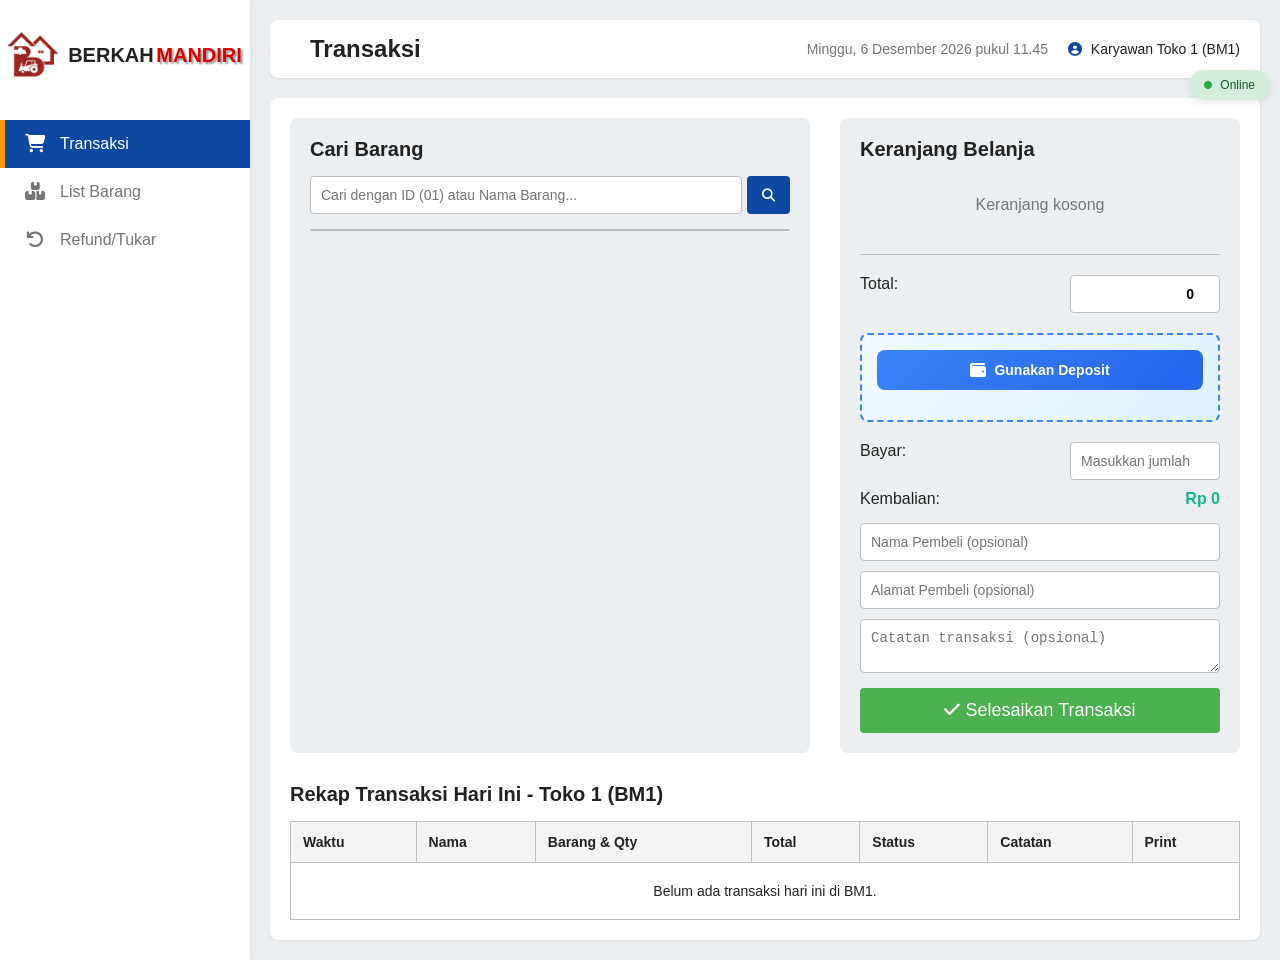
==== index.html @ 6dd1d840 "Add files via upload" ====
<!DOCTYPE html>
<html lang="id">
  <head>
    <meta charset="UTF-8" />
    <meta name="viewport" content="width=device-width, initial-scale=1.0" />
    <title>Sistem Pencatatan Toko UD.BM - Karyawan Toko 1</title>
    <link rel="icon" type="image/x-icon" href="favicon.ico">
    <link rel="stylesheet" href="style.css" />
    <link rel="stylesheet" href="https://cdnjs.cloudflare.com/ajax/libs/font-awesome/6.4.0/css/all.min.css" />
  </head>
  <body>
    <div class="container">
      <aside class="sidebar">
        <div class="logo">
          <img src="icon (1).jpeg" alt="Logo Berkah Mandiri" class="logo-image">
          <h2><span class="logo-berkah">BERKAH</span> <span class="logo-mandiri">MANDIRI</span></h2>
        </div>
        <nav class="nav-menu">
          <a href="#" class="nav-item active" data-page="transaksi">
            <i class="fas fa-shopping-cart"></i>
            <span>Transaksi</span>
          </a>
          <a href="#" class="nav-item" data-page="listbarang">
            <i class="fas fa-boxes"></i>
            <span>List Barang</span>
          </a>
          <a href="#" class="nav-item" data-page="refund">
            <i class="fas fa-undo"></i>
            <span>Refund/Tukar</span>
          </a>
        </nav>
      </aside>

      <main class="main-content">
        <header class="header">
          <div class="header-left">
            <button class="btn-menu" id="btnMenu">
              <i class="fas fa-bars"></i>
            </button>
            <h1 id="pageTitle">Transaksi</h1>
          </div>
          <div class="header-right">
            <span class="date-time" id="dateTime"></span>
            <div class="user-info">
              <i class="fas fa-user-circle"></i>
              <span>Karyawan Toko 1 (BM1)</span>
            </div>
          </div>
          <div id="connectionStatus" class="connection-status">
            <i class="fas fa-circle"></i>
            <span id="statusText">Checking...</span>
          </div>
        </header>

        <section id="transaksi" class="page active">
          <div class="transaksi-container">
            <div class="search-section">
              <h3>Cari Barang</h3>
              
              <div class="search-box">
                <input type="text" id="searchBarang" placeholder="Cari dengan ID (01) atau Nama Barang..." />
                <button class="btn-search" id="btnSearch">
                  <i class="fas fa-search"></i>
                </button>
              </div>
              <div id="searchResults" class="search-results"></div>
            </div>

            <div class="cart-section">
              <div class="cart-header">
                <h3>Keranjang Belanja</h3>
              </div>
              <div id="cartItems" class="cart-items"></div>
              
              <div class="cart-summary">
                <div class="summary-row">
                  <span>Total:</span>
                  <span id="cartTotal" class="total-price">Rp 0</span>
                </div>
                
                <!-- TAMBAHAN: Deposit Section -->
                <div class="deposit-section">
                  <div class="deposit-header">
                    <button class="btn-deposit" id="btnUseDeposit">
                      <i class="fas fa-wallet"></i> Gunakan Deposit
                    </button>
                    <button class="btn-deposit-cancel" id="btnCancelDeposit" style="display: none;">
                      <i class="fas fa-times"></i> Batal Deposit
                    </button>
                  </div>
                  
                  <!-- Deposit Search Section -->
                  <div id="depositSearchSection" class="deposit-search-section" style="display: none;">
                    <h4>Cari Pelanggan dengan Deposit</h4>
                    <div class="search-box">
                      <input type="text" id="searchDepositCustomer" placeholder="Cari nama pelanggan..." />
                      <button class="btn-search" id="btnSearchDeposit">
                        <i class="fas fa-search"></i>
                      </button>
                    </div>
                    <div id="depositSearchResults" class="deposit-search-results"></div>
                  </div>
                  
                  <!-- Deposit Info Display -->
                  <div id="depositInfo" style="display: none;"></div>
                </div>
                
                <div class="summary-row">
                  <span>Bayar:</span>
                  <input type="number" id="paymentAmount" placeholder="Masukkan jumlah bayar" />
                </div>
                <div class="summary-row">
                  <span>Kembalian:</span>
                  <span id="changeAmount" class="change-price">Rp 0</span>
                </div>
                
                <div class="customer-info">
                  <input type="text" id="customerName" placeholder="Nama Pembeli (opsional)" />
                  <input type="text" id="customerAddress" placeholder="Alamat Pembeli (opsional)" />
                  <textarea id="transactionNote" placeholder="Catatan transaksi (opsional)"></textarea>
                </div>
                
                <button class="btn-checkout" id="btnCheckout">
                  <i class="fas fa-check"></i>
                  Selesaikan Transaksi
                </button>
              </div>
            </div>
          </div>

          <div class="today-recap">
            <h3>Rekap Transaksi Hari Ini - Toko 1 (BM1)</h3>
            <div class="table-container">
              <table class="data-table">
                <thead>
                  <tr>
                    <th>Waktu</th>
                    <th>Nama</th>
                    <th>Barang & Qty</th>
                    <th>Total</th>
                    <th>Status</th>
                    <th>Catatan</th>
                    <th>Print</th>
                  </tr>
                </thead>
                <tbody id="todayTransactionsTableBody"></tbody>
              </table>
            </div>
          </div>
        </section>

        <section id="listbarang" class="page">
          <div class="stok-header">
            <h3>List Barang - Stok Toko 1 (BM1)</h3>
            <div class="search-box search-box-listbarang">
              <input type="text" id="searchBarangList" placeholder="Cari ID/Nama Barang..." />
              <button class="btn-search" id="btnSearchList">
                <i class="fas fa-search"></i>
              </button>
            </div>
          </div>
          <div class="table-container">
            <table class="data-table">
              <thead>
                <tr>
                  <th>ID</th>
                  <th>Tanggal</th>
                  <th>Nama Barang</th>
                  <th>Harga Jual (Kelompok)</th>
                  <th>Harga Jual (Turunan)</th>
                  <th>Stok Kelompok (BM1)</th>
                  <th>Stok Turunan (BM1)</th>
                  <th>Total Stok BM1</th>
                  <th>Total Stok Gabungan</th>
                </tr>
              </thead>
              <tbody id="listBarangTableBody"></tbody>
            </table>
          </div>
        </section>

        <section id="refund" class="page">
          <div class="stok-header">
            <h3>Pengembalian & Penukaran Barang - Toko 1 (BM1)</h3>
          </div>

          <div class="transaksi-container refund-container">
            <div class="search-section">
                <h4>1. Cari Transaksi</h4>
                <div class="refund-search-controls">
                    <input type="text" id="searchRefundName" placeholder="Cari Nama Pembeli..." class="refund-search-name">
                    <input type="date" id="searchRefundDate" class="refund-search-date">
                    <button class="btn-search" id="btnSearchRefund">
                        <i class="fas fa-search"></i> Cari Transaksi
                    </button>
                </div>
                <div class="table-container refund-transaction-list" id="refundTransactionListContainer">
                    <table class="data-table" id="refundTransactionListTable">
                        <thead>
                            <tr>
                                <th class="col-datetime">Tanggal & Waktu</th>
                                <th class="col-name">Nama Pembeli</th>
                                <th>Total</th>
                                <th>Barang Dibeli</th>
                                <th class="col-action">Aksi</th>
                            </tr>
                        </thead>
                        <tbody id="refundTransactionTableBody">
                            <tr><td colspan="5" class="text-center">Cari transaksi terlebih dahulu.</td></tr>
                        </tbody>
                    </table>
                </div>
            </div>

            <div class="cart-section refund-process-section" id="refundProcessSection" style="display: none;">
                <h4>2. Proses Refund/Tukar</h4>
                <div class="customer-info refund-info-box">
                    <p><strong>Transaksi Awal:</strong> <span id="refundOriginalTransInfo"></span></p>
                    <p><strong>Jenis:</strong> 
                        <select id="refundTypeSelector">
                            <option value="refund">Pengembalian Barang (Refund)</option>
                            <option value="exchange">Penukaran Barang (Exchange)</option>
                        </select>
                    </p>
                </div>
                
                <h5>Barang yang Di-Refund/Tukar</h5>
                <div id="refundItems" class="cart-items refund-items-box"></div>

                <div id="exchangeAddSection" style="display: none;">
                    <h5>Tambah Barang (Untuk Penukaran)</h5>
                    <div class="search-box">
                      <input type="text" id="searchBarangRefund" placeholder="Cari Barang Tambahan..." />
                      <button class="btn-search" id="btnSearchRefundAdd">
                        <i class="fas fa-search"></i>
                      </button>
                    </div>
                    <div id="searchResultsRefund" class="search-results search-results-refund"></div>
                </div>

                <div class="cart-summary">
                    <div class="summary-row">
                        <span>Total Nilai Barang Dikembalikan:</span>
                        <span id="refundRefundTotal" class="total-price refund-total-danger">Rp 0</span>
                    </div>
                    <div class="summary-row exchange-total-row" id="exchangeTotalRow" style="display: none;">
                        <span>Total Nilai Barang Baru:</span>
                        <span id="refundExchangeTotal" class="total-price refund-total-primary">Rp 0</span>
                    </div>
                    <div class="summary-row" id="refundDiffRow">
                        <span>Uang Kembali (Nilai Dikembalikan):</span>
                        <span id="refundDifference" class="change-price">Rp 0</span>
                    </div>
                    <div class="customer-info">
                        <textarea id="refundNote" placeholder="Catatan Refund/Tukar"></textarea>
                    </div>
                    <button class="btn-checkout btn-finish-refund" id="btnFinishRefund">
                        <i class="fas fa-save"></i> Selesaikan Proses
                    </button>
                </div>
            </div>
          </div>
        </section>

      </main>
    </div>

    <!-- IMPORTANT: Set STORE_ID sebelum memuat karyawan.js -->
    <script>
      const STORE_ID = 'BM1'; // Identifikasi toko
      const NOMOR_TOKO = '1';
    </script>
    <script src="global_api.js"></script>
    <script src="karyawan.js"></script>
  </body>
</html>
---- style.css ----
:root { --primary-color: #0d47a1; --secondary-color: #ff9800; --secondary-hover: #f57c00; --success-color: #4caf50; --danger-color: #f44336; --bg-light: #eceff1; --text-dark: #212121; --text-gray: #757575; --text-color: #212121; --border-color: #bdbdbd; }
* { box-sizing: border-box; margin: 0; padding: 0; }
body { font-family: 'Arial', sans-serif; background-color: var(--bg-light); color: var(--text-dark); overflow-x: hidden; width: 100%; max-width: 100vw; }
.container { display: flex; min-height: 100vh; width: 100%; max-width: 100vw; overflow-x: hidden; }
.sidebar { width: 250px; background-color: #ffffff; box-shadow: 2px 0 5px rgba(0, 0, 0, 0.05); padding: 20px 0; display: flex; flex-direction: column; transition: width 0.3s ease; flex-shrink: 0; }
.sidebar.hidden { width: 70px; }
.sidebar .logo { text-align: center; margin-bottom: 30px; padding: 0 15px; margin-right: 10px; display: flex; align-items: center; justify-content: center; }
.sidebar .logo i { font-size: 28px; color: var(--primary-color); margin-right: 10px; }
.sidebar .logo h2 { font-size: 20px; font-weight: 700; color: var(--text-dark); white-space: nowrap; }
.logo-image { width: 70px; height: 70px; }
.logo-berkah { color: var(--text-dark); }
.logo-mandiri { color: #d80000; text-shadow: 2px 2px 2px rgba(0, 0, 0, 0.4); margin-left: -3px; font-weight: 700; }
.sidebar.hidden .logo h2, .sidebar.hidden .nav-menu span { display: none; }
.nav-menu { flex-grow: 1; }
.nav-tombol { display: flex; align-items: center; padding: 15px 25px; color: var(--text-gray); text-decoration: none; font-size: 1rem; transition: background-color 0.2s; }
.nav-tombol:hover, .nav-tombol.active { background-color: #374151; color: #ffffff; border-left: 5px solid var(--primary-color); }
.nav-tombol i { margin-right: 15px; width: 20px; text-align: center; }
.nav-item { display: flex; align-items: center; padding: 15px 20px; color: var(--text-gray); text-decoration: none; transition: background-color 0.2s, color 0.2s; border-left: 5px solid transparent; }
.nav-item i { font-size: 18px; margin-right: 15px; width: 20px; text-align: center; }
.sidebar.hidden .nav-item { justify-content: center; }
.sidebar.hidden .nav-item i { margin-right: 0; }
.nav-item:hover, .nav-item.active { background-color: var(--primary-color); color: #ffffff; border-left-color: var(--secondary-color); }
.connection-status { position: fixed; top: 70px; right: 10px; padding: 8px 15px; border-radius: 20px; font-size: 12px; display: flex; align-items: center; gap: 8px; z-index: 50; box-shadow: 0 2px 8px rgba(0,0,0,0.1); }
.connection-status.online { background: #d4edda; color: #155724; }
.connection-status.offline { background: #f8d7da; color: #721c24; }
.connection-status .fa-circle { font-size: 8px; }
.connection-status.online .fa-circle { color: #28a745; }
.connection-status.offline .fa-circle { color: #dc3545; }
.form-separator { margin: 20px 0; border: 0; border-top: 2px solid var(--border-color); }
.kelompok-buttons { display: grid; grid-template-columns: repeat(3, 1fr); gap: 10px; margin-top: 10px; }
.btn-kelompok { background-color: #f3f4f6; color: var(--text-dark); border: 2px solid var(--border-color); padding: 12px 8px; border-radius: 6px; cursor: pointer; font-size: 13px; font-weight: 600; transition: all 0.3s ease; display: flex; flex-direction: column; align-items: center; gap: 6px; }
.btn-kelompok:hover { background-color: #e5e7eb; transform: translateY(-2px); box-shadow: 0 2px 4px rgba(0, 0, 0, 0.1); }
.btn-kelompok.active { background-color: var(--primary-color); color: #ffffff; border-color: var(--primary-color); box-shadow: 0 4px 8px rgba(13, 71, 161, 0.3); }
.btn-kelompok i { font-size: 20px; }
.turunan-info { display: flex; flex-direction: column; gap: 5px; }
.turunan-info input { background-color: #f9fafb; cursor: not-allowed; }
.turunan-info small { color: var(--text-gray); font-size: 12px; font-style: italic; }
#labelBanyakItem, #labelModalKelompok, #labelJualKelompok, #labelTurunan { font-weight: 700; color: var(--primary-color); }
.stok-mode-buttons { display: flex; gap: 10px; margin-bottom: 15px; }
.btn-mode { background-color: #f3f4f6; color: var(--text-dark); border: 2px solid var(--border-color); padding: 12px 20px; border-radius: 8px; cursor: pointer; font-size: 14px; font-weight: 600; transition: all 0.3s ease; display: flex; align-items: center; gap: 8px; flex: 1; justify-content: center; }
.btn-mode:hover { background-color: #e5e7eb; transform: translateY(-2px); box-shadow: 0 2px 4px rgba(0, 0, 0, 0.1); }
.btn-mode.active { background-color: var(--primary-color); color: #ffffff; border-color: var(--primary-color); box-shadow: 0 4px 8px rgba(13, 71, 161, 0.3); }
.btn-mode i { font-size: 16px; }
.mode-indicator { padding: 12px 20px; border-radius: 6px; margin-bottom: 15px; font-weight: 600; font-size: 14px; text-align: center; border: 2px solid; }
.mode-indicator.mode-new { background-color: #dbeafe; color: #1e40af; border-color: #3b82f6; }
.mode-indicator.mode-update { background-color: #fef3c7; color: #92400e; border-color: #f59e0b; }
.deposit-section { margin: 20px 0; padding: 15px; background: linear-gradient(135deg, #f0f9ff 0%, #e0f2fe 100%); border-radius: 8px; border: 2px dashed #3b82f6; transition: all 0.3s ease; }
.deposit-section:hover { border-style: solid; box-shadow: 0 4px 12px rgba(59, 130, 246, 0.2); }
.deposit-header { display: flex; gap: 10px; margin-bottom: 15px; }
.btn-deposit { flex: 1; padding: 12px 20px; background: linear-gradient(135deg, #3b82f6 0%, #2563eb 100%); color: white; border: none; border-radius: 8px; cursor: pointer; font-weight: 600; display: flex; align-items: center; justify-content: center; gap: 8px; transition: all 0.3s ease; font-size: 14px; }
.btn-deposit:hover { background: linear-gradient(135deg, #2563eb 0%, #1e40af 100%); transform: translateY(-2px); box-shadow: 0 6px 16px rgba(37, 99, 235, 0.4); }
.btn-deposit i { font-size: 16px; }
.btn-deposit-cancel { padding: 12px 20px; background: #ef4444; color: white; border: none; border-radius: 8px; cursor: pointer; font-weight: 600; display: flex; align-items: center; gap: 8px; transition: all 0.3s ease; font-size: 14px; }
.btn-deposit-cancel:hover { background: #dc2626; transform: translateY(-2px); box-shadow: 0 6px 16px rgba(239, 68, 68, 0.4); }
.deposit-search-section { margin-top: 15px; padding: 15px; background: white; border-radius: 8px; border: 1px solid #e2e8f0; animation: slideDown 0.3s ease; }
@keyframes slideDown { from { opacity: 0; transform: translateY(-10px); } to { opacity: 1; transform: translateY(0); } }
.deposit-search-section h4 { margin: 0 0 15px 0; color: #1e293b; font-size: 14px; font-weight: 600; display: flex; align-items: center; gap: 8px; }
.deposit-search-section h4::before { content: "🔍"; font-size: 16px; }
.deposit-search-results { margin-top: 10px; max-height: 250px; overflow-y: auto; overflow-x: hidden; }
.deposit-search-results::-webkit-scrollbar { width: 6px; }
.deposit-search-results::-webkit-scrollbar-track { background: #f1f5f9; border-radius: 3px; }
.deposit-search-results::-webkit-scrollbar-thumb { background: #cbd5e1; border-radius: 3px; }
.deposit-search-results::-webkit-scrollbar-thumb:hover { background: #94a3b8; }
.deposit-customer-info { padding: 12px; background: white; border: 2px solid #e2e8f0; border-radius: 8px; cursor: pointer; transition: all 0.3s ease; margin-bottom: 8px; }
.deposit-customer-info:hover { border-color: #3b82f6; background: linear-gradient(135deg, #f0f9ff 0%, #e0f2fe 100%); transform: translateX(5px); box-shadow: 0 4px 12px rgba(59, 130, 246, 0.15); }
.deposit-customer-name { font-weight: 600; color: #1e293b; margin-bottom: 5px; display: flex; align-items: center; gap: 8px; font-size: 14px; }
.deposit-customer-name i { color: #3b82f6; }
.deposit-customer-balance { font-size: 14px; font-weight: 700; display: flex; align-items: center; gap: 4px; }
.deposit-customer-balance::before { content: "💰"; font-size: 12px; }
#depositInfo { margin-top: 15px; animation: slideDown 0.3s ease; }
#depositInfo > div { background: linear-gradient(135deg, #dbeafe 0%, #bfdbfe 100%); border-left: 4px solid #3b82f6; padding: 12px; border-radius: 6px; box-shadow: 0 2px 8px rgba(59, 130, 246, 0.1); }
#depositInfo strong { color: #1e40af; display: block; margin-bottom: 4px; }
#depositInfo span { color: #1e40af; font-size: 13px; }
.stok-selector { display: flex; gap: 10px; margin-bottom: 15px; }
.btn-stok-selector { flex: 1; padding: 12px; background: white; border: 2px solid #e2e8f0; border-radius: 8px; cursor: pointer; font-weight: 600; color: #64748b; display: flex; align-items: center; justify-content: center; gap: 8px; transition: all 0.3s ease; font-size: 14px; }
.btn-stok-selector:hover { border-color: #3b82f6; color: #3b82f6; background: #f0f9ff; transform: translateY(-2px); box-shadow: 0 4px 8px rgba(59, 130, 246, 0.15); }
.btn-stok-selector.active { background: linear-gradient(135deg, #3b82f6 0%, #2563eb 100%); border-color: #2563eb; color: white; box-shadow: 0 4px 12px rgba(37, 99, 235, 0.3); }
.btn-stok-selector i { font-size: 16px; }
.customer-section-header td { background: linear-gradient(135deg, #3b82f6 0%, #2563eb 100%); color: white; font-weight: bold; padding: 12px; border: none; }
.section-subheader td { font-weight: 600; padding: 10px; border-bottom: 2px solid #e2e8f0; }
.stok-updated-highlight { animation: highlightFade 2s ease; }
@keyframes highlightFade { 0% { background-color: #fef3c7; } 100% { background-color: transparent; } }
.stok-lama-row { background-color: #fffbeb !important; border-left: 3px solid #f59e0b; }
.stok-lama-row:hover { background-color: #fef3c7 !important; }
#stokLamaInfo { padding: 15px; background-color: #f0f9ff; border: 2px solid #3b82f6; border-radius: 8px; margin-bottom: 15px; display: none; }
#stokLamaInfo h4 { color: var(--primary-color); margin-bottom: 10px; font-size: 16px; }
#stokLamaInfo p { margin: 5px 0; font-size: 14px; color: var(--text-dark); }
#stokLamaInfo p strong { color: var(--primary-color); }
.main-content { flex-grow: 1; padding: 20px; }
.header { display: flex; justify-content: space-between; align-items: center; background-color: #ffffff; padding: 15px 20px; border-radius: 8px; box-shadow: 0 1px 3px rgba(0, 0, 0, 0.1); margin-bottom: 20px; position: relative; z-index: 100; }
.stok-source-tabs { display: flex; gap: 10px; margin-top: 15px; margin-bottom: 20px; }
.tab-stok-btn { flex: 1; padding: 12px 20px; background-color: #f3f4f6; color: var(--text-dark); border: 2px solid var(--border-color); border-radius: 8px; cursor: pointer; font-size: 14px; font-weight: 600; transition: all 0.3s ease; display: flex; align-items: center; justify-content: center; gap: 8px; }
.tab-stok-btn:hover { background-color: #e5e7eb; transform: translateY(-2px); box-shadow: 0 2px 4px rgba(0, 0, 0, 0.1); }
.tab-stok-btn.active { background-color: var(--primary-color); color: #ffffff; border-color: var(--primary-color); box-shadow: 0 4px 8px rgba(13, 71, 161, 0.3); }
.tab-stok-btn i { font-size: 16px; }
.header-left { display: flex; align-items: center; }
#pageTitle { font-size: 24px; font-weight: 600; margin-left: 20px; }
.header-right { display: flex; align-items: center; gap: 20px; font-size: 14px; }
.date-time { color: var(--text-gray); }
.user-info i { margin-right: 5px; color: var(--primary-color); }
.btn-menu { background: none; display: none; border: none; cursor: pointer; font-size: 20px; color: var(--text-dark); padding: 5px 10px; border-radius: 4px; position: relative; z-index: 101; }
.page { display: none; padding: 20px; background-color: #ffffff; border-radius: 8px; box-shadow: 0 1px 3px rgba(0, 0, 0, 0.1); }
.page.active { display: block; }
h3 { font-size: 20px; margin-bottom: 15px; color: var(--text-dark); }
.section-header, .stok-header, .keuangan-header, .diagram-header { display: flex; justify-content: space-between; align-items: center; margin-bottom: 20px; }
.keuangan-header > div { display: flex; align-items: center; gap: 10px; }
.keuangan-header .btn-primary { white-space: nowrap; }
.keuangan-header-controls { display: flex; align-items: center; gap: 10px; }
.filter-bulan { display: flex; gap: 10px; align-items: center; }
select, input[type="text"], input[type="number"], input[type="date"], textarea { padding: 10px; border: 1px solid var(--border-color); border-radius: 4px; font-size: 14px; }
#idStokAlert { color: red; font-size: 12px; margin-top: 5px; display: none; }
#stok .form-actions { justify-content: flex-start; }
.realtime-section { margin-bottom: 30px; }
#realtime-diagram hr { margin: 30px 0; border: 0; border-top: 1px solid var(--border-color); }
.section-divider { margin: 30px 0; border: 0; border-top: 2px solid var(--border-color); }
.today-recap { margin-top: 30px; }
.stats-grid { display: grid; grid-template-columns: repeat(auto-fit, minmax(200px, 1fr)); gap: 20px; margin-bottom: 30px; }
.stat-card { display: flex; align-items: center; background-color: #ffffff; padding: 20px; border-radius: 8px; box-shadow: 0 4px 6px rgba(0, 0, 0, 0.05); }
.stat-icon { width: 50px; height: 50px; border-radius: 50%; display: flex; align-items: center; justify-content: center; font-size: 20px; color: #ffffff; margin-right: 15px; }
.stat-icon.blue { background-color: var(--primary-color); }
.stat-icon.green { background-color: var(--success-color); }
.stat-icon.orange { background-color: var(--secondary-color); }
.stat-icon.red { background-color: var(--danger-color); }
.stat-info h3 { font-size: 24px; margin-bottom: 2px; }
.stat-info p { font-size: 14px; color: var(--text-gray); }
.dashboard-content { display: flex; gap: 20px; }
.recent-transactions, .low-stock { flex: 1; background-color: var(--bg-light); padding: 20px; border-radius: 8px; }
.trans-list, .stock-alert-list { display: flex; flex-direction: column; gap: 10px; }
.trans-item, .stock-item { display: flex; justify-content: space-between; align-items: center; padding: 10px; border-bottom: 1px solid var(--border-color); }
.trans-item:last-child, .stock-item:last-child { border-bottom: none; }
.trans-info h4, .stock-info h4, .trans-item-info h4, .stock-item-info h4 { font-size: 16px; margin: 0; margin-bottom: 4px; }
.trans-info p, .trans-item-info p, .stock-item-info p { font-size: 12px; color: var(--text-gray); margin: 0; }
.trans-amount { font-weight: 600; color: var(--success-color); }
.stock-alert { font-weight: 600; color: var(--danger-color); }
.transaksi-container, .stok-container { display: grid; grid-template-columns: 1fr 400px; gap: 30px; width: 100%; max-width: 100%; overflow: hidden; }
.search-section, .cart-section, .input-section, .table-list-section { padding: 20px; background-color: var(--bg-light); border-radius: 8px; width: 100%; max-width: 100%; box-sizing: border-box; overflow: hidden; }
#stokInputFormContainer { width: 100%; max-width: 100%; box-sizing: border-box; }
#formStokInput { width: 100%; }
#formStokInput input, #formStokInput select { width: 100%; max-width: 100%; box-sizing: border-box; }
.table-list-section .table-container { width: 100%; max-width: 100%; overflow-x: auto; -webkit-overflow-scrolling: touch; }
.table-list-section .data-table { min-width: 100%; width: 100%; }
.search-box { display: flex; margin-bottom: 15px; }
.search-box-listbarang { width: 300px; }
#searchBarang, #searchBarangStok, #searchBarangList, #searchBarangRefund { flex-grow: 1; }
.btn-search { background-color: var(--primary-color); color: #ffffff; border: none; padding: 10px 15px; margin-left: 5px; border-radius: 4px; cursor: pointer; transition: background-color 0.2s; }
.btn-search:hover { background-color: #1e40af; }
.search-results, .search-results-refund { max-height: 400px; overflow-y: auto; border: 1px solid var(--border-color); border-radius: 4px; width: 100%; box-sizing: border-box; }
.search-item { padding: 10px; border-bottom: 1px solid var(--border-color); cursor: pointer; transition: background-color 0.1s; }
.search-item:hover { background-color: #f3f4f6; }
.search-item-header { display: flex; justify-content: space-between; font-size: 12px; color: var(--text-gray); }
.search-item-name { font-weight: 600; margin: 5px 0; }
.search-item-prices, .search-item-stock { font-size: 13px; color: var(--text-gray); margin-top: 5px; }
.price-item { display: flex; justify-content: space-between; }
.search-empty, .search-empty-small { text-align: center; color: var(--text-gray); padding: 20px; }
.search-empty-small { padding: 5px; }
.stock-low { color: red; }
.cart-items, .refund-items-box { max-height: 300px; overflow-y: auto; margin-bottom: 20px; width: 100%; box-sizing: border-box; }
.cart-item { border: 1px solid var(--border-color); padding: 10px; margin-bottom: 10px; border-radius: 4px; }
.cart-item-header { display: flex; justify-content: space-between; align-items: center; margin-bottom: 10px; }
.cart-item-name { font-weight: 600; }
.btn-remove { background: none; border: none; color: var(--danger-color); cursor: pointer; font-size: 16px; }
.cart-item-controls { display: flex; justify-content: space-between; align-items: center; margin-bottom: 10px; flex-wrap: wrap; }
.qty-control { display: flex; align-items: center; }
.btn-qty { background-color: var(--primary-color); color: #ffffff; border: none; padding: 5px 10px; cursor: pointer; border-radius: 4px; }
.qty-input, .qty-input-small { width: 50px; text-align: center; margin: 0 5px; padding: 5px; }
.price-manual-input, .price-input-medium { width: 100px; margin-left: 5px; padding: 5px; border: 1px solid #ccc; border-radius: 4px; text-align: right; }
.price-control-group { display: flex; align-items: center; gap: 5px; }
.cart-item-subtotal-row { display: flex; justify-content: space-between; align-items: center; }
.subtotal-input { width: 150px; padding: 5px; border: 1px solid #ddd; border-radius: 4px; text-align: right; }
.cart-item-total { text-align: right; font-weight: 600; color: var(--primary-color); }
.cart-summary { padding-top: 20px; border-top: 1px solid var(--border-color); }
.summary-row { display: flex; justify-content: space-between; margin-bottom: 10px; font-size: 16px; }
.total-price { font-weight: 700; color: var(--primary-color); }
.change-price { font-weight: 700; color: var(--success-color); }
.grand-total-input { width: 150px; padding: 5px; border: 1px solid #ddd; border-radius: 4px; text-align: right; font-weight: bold; }
#paymentAmount { width: 150px; text-align: right; }
.customer-info, .refund-info-box { display: flex; flex-direction: column; gap: 10px; margin: 15px 0; }
.refund-info-box { padding: 10px; background-color: #f3f4f6; border-radius: 4px; }
.cart-empty, .refund-empty { text-align: center; color: var(--text-gray); padding: 20px; }
.btn-checkout, .btn-finish-refund { width: 100%; padding: 12px; background-color: var(--success-color); color: #ffffff; border: none; border-radius: 4px; font-size: 18px; cursor: pointer; transition: background-color 0.2s; }
.btn-checkout:hover { background-color: #059669; }
.btn-finish-refund { background-color: var(--secondary-color); }
.btn-finish-refund:hover { background-color: var(--secondary-hover); }
.btn-primary { background-color: var(--primary-color); color: #ffffff; border: none; padding: 10px 15px; border-radius: 4px; cursor: pointer; transition: background-color 0.2s; display: flex; align-items: center; gap: 5px; }
.btn-primary:hover { background-color: #1e40af; }
.btn-secondary { background-color: var(--text-gray); color: #ffffff; border: none; padding: 10px 15px; border-radius: 4px; cursor: pointer; transition: background-color 0.2s; }
.btn-secondary:hover { background-color: #4b5563; }
.input-section .form-group { display: flex; flex-direction: column; margin-bottom: 15px; }
.input-section label { font-weight: 600; margin-bottom: 5px; font-size: 14px; }
.input-section input { width: 100%; }
.stok-input-grid { display: grid; grid-template-columns: 1fr 1fr; gap: 15px; margin-bottom: 20px; }
.cart-header { display: flex; justify-content: space-between; align-items: center; margin-bottom: 15px; flex-wrap: wrap; gap: 10px; }
.cart-header h3 { margin: 0; }
.stok-selector { display: flex; gap: 8px; }
.btn-stok { background-color: #f3f4f6; color: var(--text-dark); border: 2px solid var(--border-color); padding: 8px 16px; border-radius: 6px; cursor: pointer; font-size: 14px; font-weight: 600; transition: all 0.3s ease; display: flex; align-items: center; gap: 6px; }
.btn-stok:hover { background-color: #e5e7eb; transform: translateY(-2px); box-shadow: 0 2px 4px rgba(0, 0, 0, 0.1); }
.btn-stok.active { background-color: var(--primary-color); color: #ffffff; border-color: var(--primary-color); box-shadow: 0 4px 8px rgba(13, 71, 161, 0.3); }
.btn-stok i { font-size: 14px; }
.stok-badge { display: inline-block; padding: 2px 8px; border-radius: 4px; font-size: 11px; font-weight: 700; margin-left: 8px; vertical-align: middle; }
.stok-badge.stok-bm1 { background-color: #dbeafe; color: #1e40af; border: 1px solid #3b82f6; }
.stok-badge.stok-bm2 { background-color: #fef3c7; color: #92400e; border: 1px solid #f59e0b; }
.refund-container { grid-template-columns: 1fr; }
.refund-search-controls { display: flex; gap: 10px; margin-bottom: 15px; }
.refund-search-name { flex-grow: 1; }
.refund-search-date { width: 150px; }
.refund-transaction-list { max-height: 400px; overflow-y: auto; overflow-x: auto; border: 1px solid var(--border-color); border-radius: 4px; width: 100%; }
.col-datetime { width: 150px; }
.col-name { width: 200px; }
.col-action { width: 80px; }
.text-center { text-align: center; }
.refund-process-section { margin-top: 30px; display: none; }
#exchangeAddSection { display: none; }
.exchange-total-row { display: none; }
.refund-item-border { border: 1px solid var(--danger-color); }
.exchange-item-border { border: 1px solid var(--success-color); }
.search-item-small { padding: 5px; font-size: 14px; }
.refund-exchange-row { background-color: #fffde7; }
.refund-item-text { color: var(--danger-color); }
.exchange-item-text { color: var(--primary-color); }
.refund-total-danger { color: var(--danger-color); }
.refund-total-primary { color: var(--primary-color); }
.btn-select-refund { padding: 5px 10px; font-size: 12px; }
.table-container { overflow-x: auto; }
.data-table { width: 100%; border-collapse: collapse; }
.data-table th, .data-table td { border: 1px solid var(--border-color); padding: 12px; text-align: left; font-size: 14px; }
.data-table th { background-color: #f3f4f6; font-weight: 600; color: var(--text-dark); }
.data-table tr:nth-child(even) { background-color: #f9fafb; }
.table-empty { text-align: center; padding: 20px; }
.btn-edit, .btn-delete, .btn-print { background: none; border: 1px solid var(--border-color); padding: 5px 10px; margin-right: 5px; border-radius: 4px; cursor: pointer; font-size: 12px; transition: background-color 0.2s; }
.btn-edit { color: var(--primary-color); }
.btn-edit:hover { background-color: rgba(37, 99, 235, 0.1); }
.btn-delete { color: var(--danger-color); }
.btn-delete:hover { background-color: rgba(239, 68, 68, 0.1); }
.btn-print { background: #3b82f6; color: white; border: none; }
.btn-print:hover { background: #2563eb; }
.keuangan-filter-buttons { display: flex; gap: 10px; margin-bottom: 20px; flex-wrap: wrap; }
.btn-filter-keuangan { background-color: #f3f4f6; color: var(--text-dark); border: 2px solid var(--border-color); padding: 10px 20px; border-radius: 6px; cursor: pointer; font-size: 14px; font-weight: 600; transition: all 0.3s ease; display: flex; align-items: center; gap: 8px; }
.btn-filter-keuangan:hover { background-color: #e5e7eb; transform: translateY(-2px); box-shadow: 0 2px 4px rgba(0, 0, 0, 0.1); }
.btn-filter-keuangan.active { background-color: var(--primary-color); color: #ffffff; border-color: var(--primary-color); box-shadow: 0 4px 8px rgba(13, 71, 161, 0.3); }
.btn-filter-keuangan i { font-size: 14px; }
.keuangan-summary { display: grid; grid-template-columns: repeat(5, 1fr); gap: 15px; margin-bottom: 20px; }
.summary-card { padding: 15px; border-radius: 8px; box-shadow: 0 1px 3px rgba(0, 0, 0, 0.1); text-align: center; }
.summary-card h4 { font-size: 14px; margin-bottom: 5px; font-weight: 600; }
.summary-card p { font-size: 20px; font-weight: 700; margin: 0; }
.summary-card.pemasukan { background-color: #ecfdf5; color: #065f46; }
.summary-card.pengeluaran { background-color: #fef2f2; color: #991b1b; }
.summary-card.saldo { background-color: #eff6ff; color: var(--primary-color); }
.summary-card.laba-kotor { background-color: #f0fdf4; color: #15803d; }
.summary-card.laba-bersih { background-color: #fef3c7; color: #92400e; border: 2px solid #f59e0b; }
.month-separator { height: 20px; background: linear-gradient(to right, transparent, var(--primary-color), transparent); }
.month-separator td { padding: 0 !important; border: none !important; }
#keuanganTableBody .barang-list { margin: 0; padding-left: 0; list-style-type: none; font-size: 13px; }
#keuanganTableBody .barang-list li { padding: 2px 0; }
#keuanganTableBody td:nth-child(8) { text-align: center; }
.barang-list { margin: 0; padding-left: 0; list-style-type: none; }
.barang-list li { color: var(--text-color); }
.barang-list li.refunded-item { color: var(--danger-color); }
.barang-list li.success-item { color: var(--success-color); }
.barang-list-cell { line-height: 1.6; }
.empty-message { text-align: center; color: #6b7280; padding: 20px; }
td[colspan] { text-align: center; padding: 20px; }
.realtime-stats { display: grid; grid-template-columns: repeat(3, 1fr); gap: 20px; margin-bottom: 30px; }
.rt-card { background-color: #ffffff; padding: 20px; border-radius: 8px; box-shadow: 0 4px 6px rgba(0, 0, 0, 0.05); text-align: center; }
.rt-card h4 { font-size: 16px; margin-bottom: 5px; color: var(--text-gray); }
.rt-card p { font-size: 32px; font-weight: 700; color: var(--primary-color); }
.realtime-transactions { background-color: var(--bg-light); padding: 20px; border-radius: 8px; }
.realtime-list { max-height: 400px; overflow-y: auto; display: flex; flex-direction: column; gap: 15px; }
.realtime-item { padding: 10px; border-bottom: 1px solid var(--border-color); }
.realtime-item-header { display: flex; justify-content: space-between; margin-bottom: 8px; }
.realtime-item-amount { color: #10b981; font-weight: 700; }
.realtime-item-details { font-size: 14px; color: #6b7280; }
.diagram-section { margin-top: 30px; }
.diagram-filter { display: flex; gap: 10px; }
.diagram-filter .btn-filter { background: none; border: 1px solid var(--border-color); padding: 8px 15px; border-radius: 4px; cursor: pointer; margin-right: 10px; transition: background-color 0.2s, color 0.2s; }
.diagram-filter .btn-filter.active, .diagram-filter .btn-filter:hover { background-color: var(--primary-color); color: #ffffff; border-color: var(--primary-color); }
.chart-container { height: 400px; margin-bottom: 20px; }
.chart-info { background-color: #f3f4f6; padding: 15px; border-radius: 8px; }
.stats-row { display: grid; grid-template-columns: repeat(3, 1fr); gap: 20px; margin-top: 10px; text-align: center; }
.stat-item { font-size: 14px; }
.stat-item strong { display: block; font-size: 18px; color: var(--primary-color); margin-top: 5px; }
.status-lunas { color: #10b981; }
.status-belum-lunas, .status-default { color: #ef4444; }
.status-keluar { color: #000000; }
.status-belum-lunas {
  background: #fef3c7;
  color: #92400e;
  padding: 4px 12px;
  border-radius: 4px;
  font-weight: 600;
  border: 1px solid #f59e0b;
  transition: all 0.2s;
}

.status-belum-lunas:hover {
  background: #fde68a;
  transform: scale(1.05);
  box-shadow: 0 2px 8px rgba(245, 158, 11, 0.3);
}
.progress-bar {
  width: 100%;
  height: 50%;
  background: linear-gradient(9deg, #3b82f6, #2563eb, #1d4ed8);
  animation: progressBar 1.5s ease-in-out infinite;
}

@keyframes progressBar {
  0% {
    transform: translateX(-100%);
  }
  100% {
    transform: translateX(100%);
  }
}
.status-diubah { color: #f59e0b; }
.status-refund-exchange { color: var(--secondary-color); }
.profit-positive { color: #10b981; }
.profit-negative { color: #ef4444; }
.total-danger { color: var(--danger-color); font-weight: bold; }
.total-success { color: var(--success-color); font-weight: bold; }
.total-neutral { color: var(--text-gray); font-weight: bold; }
.pengeluaran-tabs { margin-bottom: 20px; display: flex; gap: 5px; }
.tab-btn { background: none; border: 1px solid var(--border-color); padding: 10px 15px; border-radius: 4px 4px 0 0; cursor: pointer; transition: background-color 0.2s, color 0.2s; font-size: 16px; }
.tab-btn.active, .tab-btn:hover { background-color: var(--primary-color); color: #ffffff; border-color: var(--primary-color); }
.tab-content { display: none; }
.tab-content.active { display: block; }
.total-simpanan, .total-biaya, .total-gaji { text-align: right; margin-top: 20px; padding: 10px; border-top: 2px solid var(--primary-color); font-size: 18px; }
.total-simpanan span, .total-biaya span, .total-gaji span { font-weight: 700; color: var(--primary-color); }
.modal { display: none; position: fixed; z-index: 1000; left: 0; top: 0; width: 100%; height: 100%; overflow: auto; background-color: rgba(0, 0, 0, 0.4); padding-top: 60px; }
.modal.show { display: block; }
.modal-content { background-color: #fefefe; margin: 5% auto; padding: 20px; border: 1px solid #888; width: 90%; max-width: 500px; border-radius: 8px; position: relative; box-shadow: 0 5px 15px rgba(0, 0, 0, 0.3); }
.close { color: #aaa; float: right; font-size: 28px; font-weight: bold; cursor: pointer; }
.close:hover, .close:focus { color: #000; text-decoration: none; cursor: pointer; }
.form-group { margin-bottom: 15px; }
.form-group label { display: block; font-weight: 600; margin-bottom: 5px; }
.form-group input, .form-group textarea { width: 100%; }
.form-actions { display: flex; justify-content: flex-end; gap: 10px; margin-top: 20px; }
@media print { .data-table th:nth-child(9), .data-table td:nth-child(9) { display: none; } body { font-family: Arial, sans-serif; } h2 { text-align: center; margin-bottom: 5px; } .print-period { text-align: center; margin-top: 0; font-size: 14px; } table { width: 100%; border-collapse: collapse; margin-top: 20px; } th, td { border: 1px solid #000; padding: 8px; text-align: left; font-size: 12px; } th { background-color: #f2f2f2; } .summary { margin-top: 20px; text-align: right; } .summary div { font-weight: bold; margin-bottom: 5px; } .container { display: block; } .sidebar, .header, .btn-menu, .btn-primary, .btn-search, .btn-checkout, .btn-edit, .btn-delete, .nav-menu { display: none !important; } .main-content, .page { padding: 0; margin: 0; box-shadow: none; width: 100%; } .data-table { margin-top: 0; } .keuangan-summary, .realtime-stats, .diagram-filter, .chart-container, .chart-info { display: none !important; } .data-table th, .data-table td { border: 1px solid #000; padding: 5px; font-size: 10px; } #keuangan table, #stok table { page-break-after: always; } .table-container { overflow-x: visible; } }
@media (max-width: 1024px) { .transaksi-container, .stok-container { grid-template-columns: 1fr; gap: 20px; } .search-section { order: 2; } .cart-section { order: 1; } .keuangan-summary { grid-template-columns: repeat(3, 1fr); } .keuangan-filter-buttons { gap: 8px; } .btn-filter-keuangan { padding: 8px 16px; font-size: 13px; } .stats-grid { grid-template-columns: repeat(2, 1fr); } .realtime-stats { grid-template-columns: repeat(2, 1fr); } .stok-input-grid { grid-template-columns: 1fr 1fr; } .chart-container { height: 350px; } .table-container { -webkit-overflow-scrolling: touch; } .data-table th, .data-table td { padding: 10px; font-size: 13px; } .modal-content { width: 80%; max-width: 600px; } .filter-bulan { flex-wrap: wrap; } .section-header, .stok-header, .keuangan-header, .diagram-header { flex-wrap: wrap; gap: 10px; } .refund-search-controls { flex-wrap: wrap; } .refund-search-name { min-width: 200px; } .search-box-listbarang { width: 100%; max-width: 400px; } }
@media (max-width: 768px) {
  /* MENU BUTTON */
  .btn-menu { 
    display: block; 
  }
  
  /* STOK SOURCE TABS */
  .stok-source-tabs { 
    gap: 8px; 
  }
  
  .tab-stok-btn { 
    padding: 14px 10px; 
    font-size: 13px; 
  }
  
  /* SIDEBAR */
  .sidebar { 
    position: fixed; 
    z-index: 200; 
    left: -250px; 
    top: 0; 
    height: 100vh; 
    width: 250px; 
    transition: left 0.3s ease; 
    background-color: #ffffff; 
    box-shadow: 2px 0 10px rgba(0, 0, 0, 0.2); 
  }
  
  .sidebar.show { 
    left: 0; 
  }
  
  .sidebar-overlay { 
    display: none; 
    position: fixed; 
    top: 0; 
    left: 0; 
    width: 100%; 
    height: 100%; 
    background-color: rgba(0, 0, 0, 0.5); 
    z-index: 199; 
  }
  
  .sidebar-overlay.show { 
    display: block; 
  }
  
  /* HEADER */
  .header { 
    position: sticky; 
    top: 0; 
    z-index: 100; 
  }
  
  /* CONNECTION STATUS */
  .connection-status { 
    top: auto; 
    bottom: 10px; 
    right: 10px; 
  }
  
  /* DEPOSIT SECTION */
  .deposit-section { 
    padding: 12px; 
    margin: 15px 0; 
  }
  
  .deposit-header { 
    flex-direction: column; 
    gap: 8px; 
  }
  
  .btn-deposit, 
  .btn-deposit-cancel { 
    width: 100%; 
    padding: 14px; 
    font-size: 14px; 
  }
  
  .deposit-search-section { 
    padding: 12px; 
  }
  
  .deposit-search-section h4 { 
    font-size: 13px; 
  }
  
  .deposit-customer-info { 
    padding: 10px; 
  }
  
  .deposit-customer-name { 
    font-size: 13px; 
  }
  
  .deposit-customer-balance { 
    font-size: 13px; 
  }
  
  /* STOK SELECTOR */
  .stok-selector { 
    flex-direction: column; 
    gap: 8px; 
  }
  
  .btn-stok-selector { 
    width: 100%; 
    padding: 14px; 
  }
  
  .cart-header { 
    flex-direction: column; 
    align-items: flex-start; 
  }
  
  .stok-selector { 
    width: 100%; 
  }
  
  .btn-stok { 
    flex: 1; 
    justify-content: center; 
    padding: 10px 12px; 
  }
  
  /* STOK MODE BUTTONS */
  .stok-mode-buttons { 
    flex-direction: column; 
  }
  
  .btn-mode { 
    width: 100%; 
    justify-content: center; 
  }
  
  /* KELOMPOK BUTTONS */
  .kelompok-buttons { 
    grid-template-columns: repeat(2, 1fr); 
    gap: 8px; 
  }
  
  .btn-kelompok { 
    padding: 10px 6px; 
    font-size: 12px; 
  }
  
  .btn-kelompok i { 
    font-size: 18px; 
  }
  
  /* MAIN CONTENT */
  .main-content { 
    padding: 10px; 
    width: 100%; 
  }
  
  .header-left { 
    flex: 1; 
    min-width: 0; 
  }
  
  #pageTitle { 
    font-size: 18px; 
    margin-left: 10px; 
    white-space: nowrap; 
    overflow: hidden; 
    text-overflow: ellipsis; 
  }
  
  .header-right { 
    gap: 10px; 
    font-size: 12px; 
    flex-wrap: wrap; 
  }
  
  .date-time { 
    display: none; 
  }
  
  .logo-image { 
    width: 50px; 
    height: 50px; 
  }
  
  /* PAGE */
  .page { 
    padding: 15px; 
  }
  
  /* STATS GRID */
  .stats-grid { 
    grid-template-columns: 1fr; 
    gap: 15px; 
  }
  
  .stat-card { 
    padding: 15px; 
  }
  
  .stat-icon { 
    width: 45px; 
    height: 45px; 
    font-size: 18px; 
    margin-right: 12px; 
  }
  
  .stat-info h3 { 
    font-size: 20px; 
  }
  
  .stat-info p { 
    font-size: 12px; 
  }
  
  /* DASHBOARD CONTENT */
  .dashboard-content { 
    flex-direction: column; 
    gap: 15px; 
  }
  
  /* REALTIME STATS */
  .realtime-stats { 
    grid-template-columns: 1fr; 
    gap: 15px; 
  }
  
  .rt-card { 
    padding: 15px; 
  }
  
  .rt-card h4 { 
    font-size: 14px; 
  }
  
  .rt-card p { 
    font-size: 24px; 
  }
  
  /* TRANSAKSI CONTAINER - PERBAIKAN URUTAN */
  .transaksi-container {
    display: flex;
    flex-direction: column;
    gap: 15px;
    width: 100%;
    max-width: 100vw;
    overflow-x: hidden;
    margin: 0;
    padding: 0;
  }
  
  /* SEARCH SECTION - URUTAN 1 (ATAS) */
  .search-section {
    order: 1;
    padding: 15px;
    width: 100%;
    max-width: 100%;
    box-sizing: border-box;
    overflow: hidden;
    margin: 0;
    background-color: #ffffff;
    border-radius: 8px;
    box-shadow: 0 2px 4px rgba(0, 0, 0, 0.1);
  }
  
  /* CART SECTION - URUTAN 2 (BAWAH) */
  .cart-section {
    order: 2;
    padding: 15px;
    width: 100%;
    max-width: 100%;
    box-sizing: border-box;
    overflow: hidden;
    margin: 0;
    background-color: #ffffff;
    border-radius: 8px;
    box-shadow: 0 2px 4px rgba(0, 0, 0, 0.1);
  }
  
  /* STOK CONTAINER */
  .stok-container { 
    grid-template-columns: 1fr; 
    gap: 15px; 
    width: 100%; 
    max-width: 100vw; 
    overflow-x: hidden; 
    margin: 0; 
    padding: 0; 
  }
  
  .input-section, 
  .table-list-section { 
    padding: 15px; 
    width: 100%; 
    max-width: 100%; 
    box-sizing: border-box; 
    overflow: hidden; 
    margin: 0; 
  }
  
  .table-list-section .table-container { 
    margin: 0; 
    padding: 0; 
    width: 100%; 
    overflow-x: auto; 
  }
  
  .table-list-section .data-table { 
    min-width: 600px; 
    width: max-content; 
  }
  
  /* SEARCH BOX */
  .search-box { 
    display: flex;
    flex-direction: row;
    gap: 10px;
    width: 100%;
    margin-bottom: 15px;
  }
  
  #searchBarang, 
  #searchBarangStok, 
  #searchBarangList, 
  #searchBarangRefund { 
    flex: 1;
    width: 100%;
    padding: 12px;
    font-size: 14px;
    border: 2px solid var(--border-color);
    border-radius: 6px;
  }
  
  .btn-search { 
    width: auto;
    min-width: 50px;
    margin-left: 0;
    padding: 12px 16px;
    font-size: 16px;
    border-radius: 6px;
  }
  
  .search-box-listbarang { 
    width: 100%; 
  }
  
  /* SEARCH RESULTS */
  .search-results, 
  .search-results-refund { 
    max-height: 300px; 
    width: 100%; 
    box-sizing: border-box; 
    overflow-x: hidden; 
    overflow-y: auto;
    border: 1px solid var(--border-color);
    border-radius: 6px;
    margin-top: 10px;
  }
  
  .search-item { 
    padding: 12px;
    border-bottom: 1px solid var(--border-color);
    cursor: pointer;
    transition: background-color 0.2s;
  }
  
  .search-item:hover,
  .search-item:active {
    background-color: #e3f2fd;
  }
  
  .search-item-header { 
    display: flex;
    justify-content: space-between;
    font-size: 11px;
    color: var(--text-gray);
    margin-bottom: 5px;
  }
  
  .search-item-name { 
    font-weight: 600;
    font-size: 14px;
    margin: 5px 0;
    color: var(--text-dark);
  }
  
  .search-item-prices {
    font-size: 12px;
    color: var(--text-gray);
    margin-top: 5px;
  }
  
  .search-item-stock {
    font-size: 11px;
    color: var(--text-gray);
    margin-top: 5px;
  }
  
  .kelompok-badge {
    background-color: #e3f2fd;
    color: #1565c0;
    padding: 2px 8px;
    border-radius: 4px;
    font-size: 10px;
    font-weight: 600;
  }
  
  /* CART ITEMS */
  .cart-items, 
  .refund-items-box { 
    max-height: 250px; 
    width: 100%; 
    box-sizing: border-box; 
    overflow-x: hidden; 
    overflow-y: auto;
    margin-bottom: 15px;
    border: 1px solid var(--border-color);
    border-radius: 6px;
    padding: 8px;
  }
  
  .cart-item { 
    padding: 12px;
    margin-bottom: 10px;
    background-color: #f9fafb;
    border: 1px solid var(--border-color);
    border-radius: 6px;
  }
  
  .cart-item-header {
    display: flex;
    justify-content: space-between;
    align-items: center;
    margin-bottom: 10px;
  }
  
  .cart-item-name {
    font-weight: 600;
    font-size: 14px;
    flex: 1;
    margin-right: 10px;
  }
  
  .btn-remove {
    background: none;
    border: none;
    color: var(--danger-color);
    cursor: pointer;
    font-size: 18px;
    padding: 5px;
    min-width: 44px;
    min-height: 44px;
  }
  
  /* CART ITEM CONTROLS */
  .cart-item-controls { 
    display: flex;
    flex-direction: column;
    gap: 10px;
    align-items: stretch;
    margin-bottom: 10px;
  }
  
  .qty-control { 
    display: flex;
    align-items: center;
    justify-content: space-between;
    width: 100%;
    gap: 8px;
  }
  
  .btn-qty {
    background-color: var(--primary-color);
    color: #ffffff;
    border: none;
    padding: 10px 15px;
    cursor: pointer;
    border-radius: 6px;
    font-size: 16px;
    min-width: 44px;
    min-height: 44px;
    display: flex;
    align-items: center;
    justify-content: center;
  }
  
  .qty-input {
    width: 60px;
    text-align: center;
    padding: 10px;
    font-size: 16px;
    border: 2px solid var(--border-color);
    border-radius: 6px;
  }
  
  .price-manual-input { 
    width: 100%;
    padding: 12px;
    margin: 0;
    font-size: 14px;
    border: 2px solid var(--border-color);
    border-radius: 6px;
    text-align: right;
  }
  
  .price-control-group { 
    display: flex;
    flex-direction: column;
    gap: 8px;
    width: 100%;
  }
  
  .price-selector {
    width: 100%;
    padding: 12px;
    font-size: 14px;
    border: 2px solid var(--border-color);
    border-radius: 6px;
    background-color: #ffffff;
  }
  
  /* CART ITEM SUBTOTAL */
  .cart-item-subtotal-row {
    display: flex;
    justify-content: space-between;
    align-items: center;
    padding-top: 10px;
    border-top: 1px solid var(--border-color);
  }
  
  .subtotal-input {
    width: 120px;
    padding: 8px;
    border: 1px solid var(--border-color);
    border-radius: 4px;
    text-align: right;
    font-size: 14px;
    font-weight: 600;
  }
  
  /* CART SUMMARY */
  .cart-summary {
    padding-top: 15px;
    border-top: 2px solid var(--border-color);
  }
  
  .summary-row { 
    display: flex;
    justify-content: space-between;
    align-items: center;
    margin-bottom: 12px;
    font-size: 14px;
  }
  
  .summary-row span:first-child {
    font-weight: 600;
  }
  
  .total-price {
    font-weight: 700;
    color: var(--primary-color);
    font-size: 18px;
  }
  
  .grand-total-input {
    width: 120px;
    padding: 8px;
    border: 2px solid var(--primary-color);
    border-radius: 6px;
    text-align: right;
    font-weight: bold;
    font-size: 16px;
  }
  
  #paymentAmount { 
    width: 120px;
    padding: 10px;
    text-align: right;
    font-size: 16px;
    border: 2px solid var(--border-color);
    border-radius: 6px;
  }
  
  .change-price {
    font-weight: 700;
    color: var(--success-color);
    font-size: 16px;
  }
  
  /* CUSTOMER INFO */
  .customer-info, 
  .refund-info-box { 
    display: flex;
    flex-direction: column;
    gap: 10px;
    margin: 15px 0;
  }
  
  .customer-info input,
  .customer-info textarea {
    width: 100%;
    padding: 12px;
    font-size: 16px;
    border: 2px solid var(--border-color);
    border-radius: 6px;
  }
  
  .customer-info textarea {
    min-height: 80px;
    resize: vertical;
  }
  
  /* CART EMPTY */
  .cart-empty,
  .search-empty {
    text-align: center;
    color: var(--text-gray);
    padding: 30px 15px;
    font-size: 14px;
  }
  
  /* CHECKOUT BUTTON */
  .btn-checkout, 
  .btn-finish-refund { 
    width: 100%; 
    padding: 16px;
    background-color: var(--success-color);
    color: #ffffff;
    border: none;
    border-radius: 8px;
    font-size: 16px;
    font-weight: 600;
    cursor: pointer;
    transition: background-color 0.2s;
    display: flex;
    align-items: center;
    justify-content: center;
    gap: 8px;
  }
  
  .btn-checkout:hover,
  .btn-checkout:active {
    background-color: #059669;
  }
  
  /* STOK INPUT GRID */
  .stok-input-grid { 
    grid-template-columns: 1fr; 
    gap: 10px; 
    width: 100%; 
  }
  
  /* KEUANGAN SUMMARY */
  .keuangan-summary { 
    grid-template-columns: 1fr 1fr; 
    gap: 10px; 
  }
  
  .summary-card { 
    padding: 12px; 
  }
  
  .summary-card h4 { 
    font-size: 12px; 
  }
  
  .summary-card p { 
    font-size: 18px; 
  }
  
  .keuangan-filter-buttons { 
    width: 100%; 
  }
  
  .btn-filter-keuangan { 
    flex: 1; 
    justify-content: center; 
    padding: 10px 12px; 
    font-size: 12px; 
  }
  
  /* REFUND CONTAINER */
  .refund-container { 
    grid-template-columns: 1fr; 
  }
  
  .refund-search-controls { 
    flex-direction: column; 
    gap: 10px; 
  }
  
  .refund-search-name, 
  .refund-search-date { 
    width: 100%; 
  }
  
  .refund-transaction-list { 
    max-height: 300px; 
    overflow-x: auto; 
    overflow-y: auto; 
    border: 1px solid var(--border-color); 
    border-radius: 4px; 
    width: 100%; 
    box-sizing: border-box; 
    margin: 0; 
  }
  
  #refundTransactionListTable { 
    min-width: 600px; 
    width: max-content; 
  }
  
  /* TABLE CONTAINER */
  .table-container { 
    margin: 0; 
    padding: 0; 
    width: 100%; 
    max-width: 100%; 
    overflow-x: auto; 
    -webkit-overflow-scrolling: touch; 
  }
  
  .data-table { 
    min-width: 600px; 
    width: max-content; 
  }
  
  .data-table th, 
  .data-table td { 
    padding: 8px; 
    font-size: 12px; 
    white-space: nowrap; 
  }
  
  .data-table td button { 
    display: block; 
    width: 100%; 
    margin-bottom: 5px; 
  }
  
  .data-table td button:last-child { 
    margin-bottom: 0; 
  }
  
  /* CHART CONTAINER */
  .chart-container { 
    height: 250px; 
  }
  
  .stats-row { 
    grid-template-columns: 1fr; 
    gap: 10px; 
  }
  
  .stat-item { 
    font-size: 13px; 
  }
  
  .stat-item strong { 
    font-size: 16px; 
  }
  
  /* DIAGRAM FILTER */
  .diagram-filter { 
    display: flex; 
    flex-direction: column; 
    gap: 10px; 
  }
  
  .diagram-filter .btn-filter { 
    width: 100%; 
    margin-right: 0; 
    padding: 10px; 
  }
  
  /* SECTION HEADER */
  .section-header, 
  .stok-header, 
  .keuangan-header, 
  .diagram-header { 
    flex-direction: column; 
    align-items: flex-start; 
    gap: 10px; 
  }
  
  .section-header h3 { 
    font-size: 18px; 
  }
  
  .filter-bulan { 
    flex-wrap: wrap; 
    width: 100%; 
  }
  
  .filter-bulan select, 
  .filter-bulan button { 
    flex: 1; 
    min-width: 120px; 
  }
  
  /* PENGELUARAN TABS */
  .pengeluaran-tabs { 
    overflow-x: auto; 
    -webkit-overflow-scrolling: touch; 
    white-space: nowrap; 
    margin-bottom: 15px; 
  }
  
  .tab-btn { 
    padding: 8px 12px; 
    font-size: 14px; 
    display: inline-block; 
  }
  
  /* MODAL */
  .modal-content { 
    width: 95%; 
    max-width: none; 
    margin: 10% auto; 
    padding: 15px; 
  }
  
  .modal { 
    padding-top: 20px; 
  }
  
  .form-group label { 
    font-size: 13px; 
  }
  
  .form-group input, 
  .form-group textarea, 
  select { 
    font-size: 16px; 
    padding: 12px; 
  }
  
  .form-actions { 
    flex-direction: column; 
    gap: 10px; 
  }
  
  .form-actions button { 
    width: 100%; 
  }
  
  .btn-primary, 
  .btn-secondary { 
    width: 100%; 
    justify-content: center; 
    padding: 12px; 
  }
  
  /* TOTAL SIMPANAN */
  .total-simpanan, 
  .total-biaya, 
  .total-gaji { 
    font-size: 16px; 
    padding: 8px; 
  }
  
  /* REALTIME LIST */
  .realtime-list { 
    max-height: 300px; 
  }
  
  .realtime-item { 
    padding: 8px; 
    font-size: 13px; 
  }
  
  /* TRANS ITEM */
  .trans-item, 
  .stock-item { 
    flex-direction: column; 
    align-items: flex-start; 
    gap: 5px; 
  }
  
  .trans-info h4, 
  .stock-info h4 { 
    font-size: 14px; 
  }
  
  .trans-info p { 
    font-size: 11px; 
  }
  
  .trans-amount, 
  .stock-alert { 
    align-self: flex-end; 
    font-size: 14px; 
  }
  
  /* SUBTOTAL INPUT */
  .subtotal-input, 
  .grand-total-input { 
    width: 100%; 
    max-width: 150px; 
  }
  
  .price-control-group { 
    gap: 8px; 
    flex-wrap: wrap; 
  }
  
  /* KEUANGAN TABLE BODY */
  #keuanganTableBody .barang-list { 
    font-size: 11px; 
  }
  
  /* BUTTON SIZES */
  .btn-qty, 
  .btn-remove, 
  .btn-edit, 
  .btn-delete, 
  .btn-print, 
  .btn-select-refund { 
    min-height: 44px; 
    min-width: 44px; 
  }
  
  /* STOK BADGE */
  .stok-badge {
    display: inline-block;
    padding: 3px 8px;
    border-radius: 4px;
    font-size: 10px;
    font-weight: 700;
    margin-left: 5px;
    vertical-align: middle;
  }
  
  /* SCROLLBAR STYLING */
  .search-results::-webkit-scrollbar,
  .cart-items::-webkit-scrollbar,
  .refund-items-box::-webkit-scrollbar {
    width: 6px;
  }
  
  .search-results::-webkit-scrollbar-track,
  .cart-items::-webkit-scrollbar-track,
  .refund-items-box::-webkit-scrollbar-track {
    background: #f1f5f9;
    border-radius: 3px;
  }
  
  .search-results::-webkit-scrollbar-thumb,
  .cart-items::-webkit-scrollbar-thumb,
  .refund-items-box::-webkit-scrollbar-thumb {
    background: #cbd5e1;
    border-radius: 3px;
  }
}
@media (max-width: 480px) { #pageTitle { font-size: 16px; } .header-right { font-size: 11px; } .stat-info h3 { font-size: 18px; } .rt-card p { font-size: 20px; } .keuangan-summary { grid-template-columns: 1fr; } .kelompok-buttons { grid-template-columns: 1fr 1fr; } .btn-kelompok { font-size: 11px; padding: 8px 4px; } .btn-kelompok i { font-size: 16px; } .summary-card p { font-size: 16px; } .btn-filter-keuangan { font-size: 11px; padding: 8px 10px; } .btn-filter-keuangan i { font-size: 12px; } .data-table th, .data-table td { padding: 6px; font-size: 11px; } .btn-stok { font-size: 12px; padding: 8px 10px; } .btn-stok i { font-size: 12px; } .stok-badge { font-size: 10px; padding: 1px 6px; } .btn-checkout, .btn-finish-refund { font-size: 15px; } .sidebar { width: 220px; left: -220px; } .sidebar.show { left: 0; } .sidebar .logo h2 { font-size: 18px; } .sidebar .logo i { font-size: 24px; } .deposit-section { padding: 10px; margin: 10px 0; } .btn-deposit, .btn-deposit-cancel { padding: 12px; font-size: 13px; } .btn-deposit i, .btn-deposit-cancel i { font-size: 14px; } .deposit-search-results { max-height: 200px; } .deposit-customer-info { padding: 8px; } .deposit-customer-name { font-size: 12px; } .deposit-customer-balance { font-size: 12px; } .btn-stok-selector { padding: 12px; font-size: 13px; } .tab-stok-btn { padding: 12px; font-size: 13px; } .tab-stok-btn i { font-size: 14px; } .logo-image { width: 45px; height: 45px; } .nav-item { padding: 12px 15px; } .nav-item i { font-size: 16px; } .search-results, .search-results-refund { max-height: 250px; } .cart-items, .refund-items-box { max-height: 200px; } .refund-transaction-list { max-height: 250px; } }
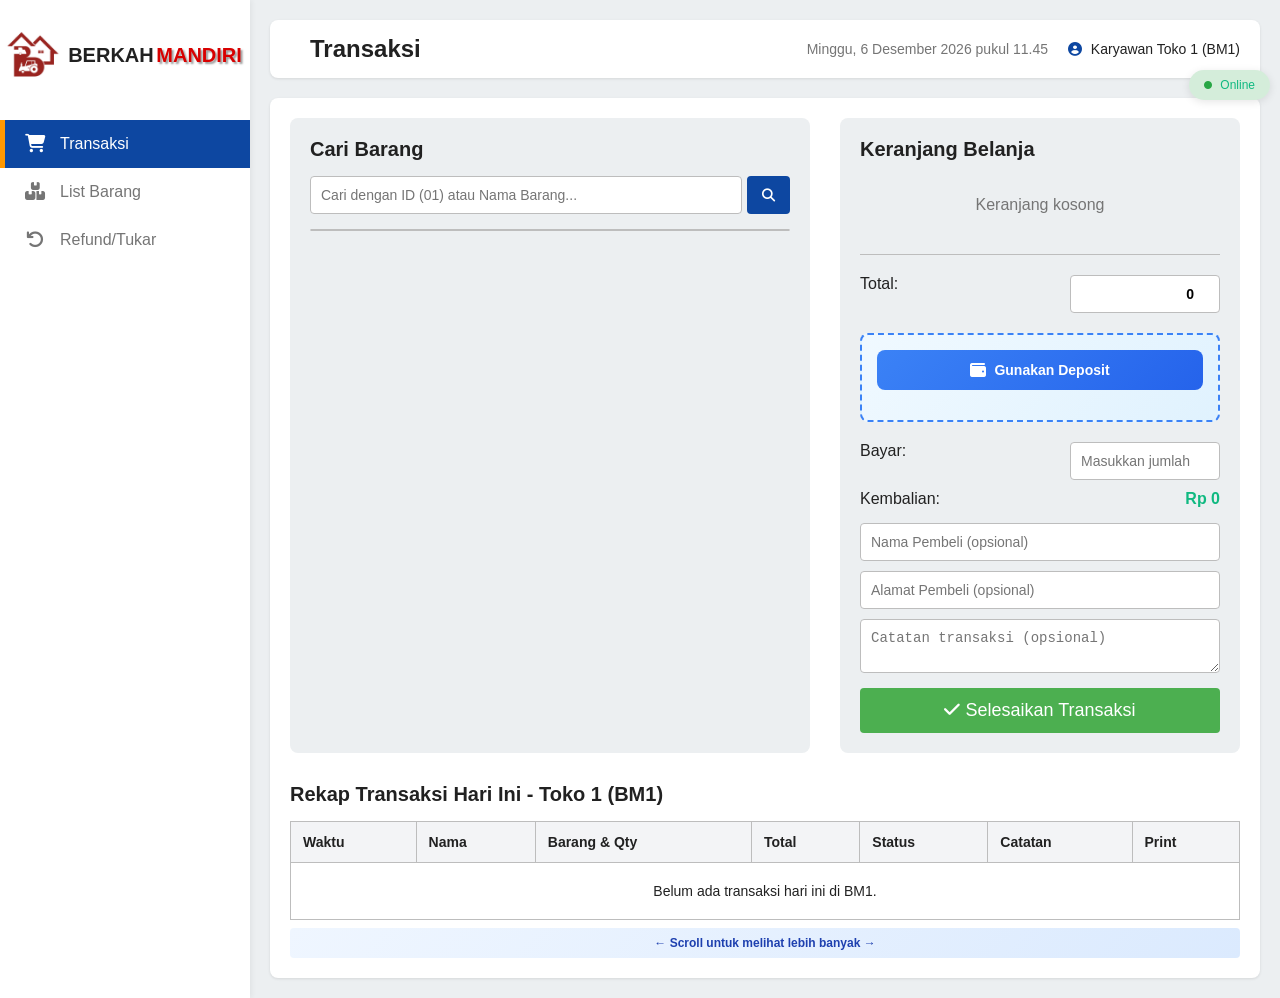
==== commit 16eddee2: "Add files via upload" ====
--- a/index.html
+++ b/index.html
@@ -266,11 +266,14 @@
     </div>
 
     <!-- IMPORTANT: Set STORE_ID sebelum memuat karyawan.js -->
-    <script>
-      const STORE_ID = 'BM1'; // Identifikasi toko
-      const NOMOR_TOKO = '1';
-    </script>
-    <script src="global_api.js"></script>
-    <script src="karyawan.js"></script>
+    <!-- Update bagian script di karyawan1.html -->
+<script>
+  const STORE_ID = 'BM1';
+</script>
+<script src="global_api.js"></script>
+<script src="save_offline.js"></script>
+<script src="save_online.js"></script>
+<script src="save_global.js"></script>
+<script src="karyawan.js"></script>
   </body>
-</html>+</html>
--- a/style.css
+++ b/style.css
@@ -1,1294 +1,404 @@
-:root { --primary-color: #0d47a1; --secondary-color: #ff9800; --secondary-hover: #f57c00; --success-color: #4caf50; --danger-color: #f44336; --bg-light: #eceff1; --text-dark: #212121; --text-gray: #757575; --text-color: #212121; --border-color: #bdbdbd; }
-* { box-sizing: border-box; margin: 0; padding: 0; }
-body { font-family: 'Arial', sans-serif; background-color: var(--bg-light); color: var(--text-dark); overflow-x: hidden; width: 100%; max-width: 100vw; }
-.container { display: flex; min-height: 100vh; width: 100%; max-width: 100vw; overflow-x: hidden; }
-.sidebar { width: 250px; background-color: #ffffff; box-shadow: 2px 0 5px rgba(0, 0, 0, 0.05); padding: 20px 0; display: flex; flex-direction: column; transition: width 0.3s ease; flex-shrink: 0; }
-.sidebar.hidden { width: 70px; }
-.sidebar .logo { text-align: center; margin-bottom: 30px; padding: 0 15px; margin-right: 10px; display: flex; align-items: center; justify-content: center; }
-.sidebar .logo i { font-size: 28px; color: var(--primary-color); margin-right: 10px; }
-.sidebar .logo h2 { font-size: 20px; font-weight: 700; color: var(--text-dark); white-space: nowrap; }
-.logo-image { width: 70px; height: 70px; }
-.logo-berkah { color: var(--text-dark); }
-.logo-mandiri { color: #d80000; text-shadow: 2px 2px 2px rgba(0, 0, 0, 0.4); margin-left: -3px; font-weight: 700; }
-.sidebar.hidden .logo h2, .sidebar.hidden .nav-menu span { display: none; }
-.nav-menu { flex-grow: 1; }
-.nav-tombol { display: flex; align-items: center; padding: 15px 25px; color: var(--text-gray); text-decoration: none; font-size: 1rem; transition: background-color 0.2s; }
-.nav-tombol:hover, .nav-tombol.active { background-color: #374151; color: #ffffff; border-left: 5px solid var(--primary-color); }
-.nav-tombol i { margin-right: 15px; width: 20px; text-align: center; }
-.nav-item { display: flex; align-items: center; padding: 15px 20px; color: var(--text-gray); text-decoration: none; transition: background-color 0.2s, color 0.2s; border-left: 5px solid transparent; }
-.nav-item i { font-size: 18px; margin-right: 15px; width: 20px; text-align: center; }
-.sidebar.hidden .nav-item { justify-content: center; }
-.sidebar.hidden .nav-item i { margin-right: 0; }
-.nav-item:hover, .nav-item.active { background-color: var(--primary-color); color: #ffffff; border-left-color: var(--secondary-color); }
-.connection-status { position: fixed; top: 70px; right: 10px; padding: 8px 15px; border-radius: 20px; font-size: 12px; display: flex; align-items: center; gap: 8px; z-index: 50; box-shadow: 0 2px 8px rgba(0,0,0,0.1); }
-.connection-status.online { background: #d4edda; color: #155724; }
-.connection-status.offline { background: #f8d7da; color: #721c24; }
-.connection-status .fa-circle { font-size: 8px; }
-.connection-status.online .fa-circle { color: #28a745; }
-.connection-status.offline .fa-circle { color: #dc3545; }
-.form-separator { margin: 20px 0; border: 0; border-top: 2px solid var(--border-color); }
-.kelompok-buttons { display: grid; grid-template-columns: repeat(3, 1fr); gap: 10px; margin-top: 10px; }
-.btn-kelompok { background-color: #f3f4f6; color: var(--text-dark); border: 2px solid var(--border-color); padding: 12px 8px; border-radius: 6px; cursor: pointer; font-size: 13px; font-weight: 600; transition: all 0.3s ease; display: flex; flex-direction: column; align-items: center; gap: 6px; }
-.btn-kelompok:hover { background-color: #e5e7eb; transform: translateY(-2px); box-shadow: 0 2px 4px rgba(0, 0, 0, 0.1); }
-.btn-kelompok.active { background-color: var(--primary-color); color: #ffffff; border-color: var(--primary-color); box-shadow: 0 4px 8px rgba(13, 71, 161, 0.3); }
-.btn-kelompok i { font-size: 20px; }
-.turunan-info { display: flex; flex-direction: column; gap: 5px; }
-.turunan-info input { background-color: #f9fafb; cursor: not-allowed; }
-.turunan-info small { color: var(--text-gray); font-size: 12px; font-style: italic; }
-#labelBanyakItem, #labelModalKelompok, #labelJualKelompok, #labelTurunan { font-weight: 700; color: var(--primary-color); }
-.stok-mode-buttons { display: flex; gap: 10px; margin-bottom: 15px; }
-.btn-mode { background-color: #f3f4f6; color: var(--text-dark); border: 2px solid var(--border-color); padding: 12px 20px; border-radius: 8px; cursor: pointer; font-size: 14px; font-weight: 600; transition: all 0.3s ease; display: flex; align-items: center; gap: 8px; flex: 1; justify-content: center; }
-.btn-mode:hover { background-color: #e5e7eb; transform: translateY(-2px); box-shadow: 0 2px 4px rgba(0, 0, 0, 0.1); }
-.btn-mode.active { background-color: var(--primary-color); color: #ffffff; border-color: var(--primary-color); box-shadow: 0 4px 8px rgba(13, 71, 161, 0.3); }
-.btn-mode i { font-size: 16px; }
-.mode-indicator { padding: 12px 20px; border-radius: 6px; margin-bottom: 15px; font-weight: 600; font-size: 14px; text-align: center; border: 2px solid; }
-.mode-indicator.mode-new { background-color: #dbeafe; color: #1e40af; border-color: #3b82f6; }
-.mode-indicator.mode-update { background-color: #fef3c7; color: #92400e; border-color: #f59e0b; }
-.deposit-section { margin: 20px 0; padding: 15px; background: linear-gradient(135deg, #f0f9ff 0%, #e0f2fe 100%); border-radius: 8px; border: 2px dashed #3b82f6; transition: all 0.3s ease; }
-.deposit-section:hover { border-style: solid; box-shadow: 0 4px 12px rgba(59, 130, 246, 0.2); }
-.deposit-header { display: flex; gap: 10px; margin-bottom: 15px; }
-.btn-deposit { flex: 1; padding: 12px 20px; background: linear-gradient(135deg, #3b82f6 0%, #2563eb 100%); color: white; border: none; border-radius: 8px; cursor: pointer; font-weight: 600; display: flex; align-items: center; justify-content: center; gap: 8px; transition: all 0.3s ease; font-size: 14px; }
-.btn-deposit:hover { background: linear-gradient(135deg, #2563eb 0%, #1e40af 100%); transform: translateY(-2px); box-shadow: 0 6px 16px rgba(37, 99, 235, 0.4); }
-.btn-deposit i { font-size: 16px; }
-.btn-deposit-cancel { padding: 12px 20px; background: #ef4444; color: white; border: none; border-radius: 8px; cursor: pointer; font-weight: 600; display: flex; align-items: center; gap: 8px; transition: all 0.3s ease; font-size: 14px; }
-.btn-deposit-cancel:hover { background: #dc2626; transform: translateY(-2px); box-shadow: 0 6px 16px rgba(239, 68, 68, 0.4); }
-.deposit-search-section { margin-top: 15px; padding: 15px; background: white; border-radius: 8px; border: 1px solid #e2e8f0; animation: slideDown 0.3s ease; }
-@keyframes slideDown { from { opacity: 0; transform: translateY(-10px); } to { opacity: 1; transform: translateY(0); } }
-.deposit-search-section h4 { margin: 0 0 15px 0; color: #1e293b; font-size: 14px; font-weight: 600; display: flex; align-items: center; gap: 8px; }
-.deposit-search-section h4::before { content: "🔍"; font-size: 16px; }
-.deposit-search-results { margin-top: 10px; max-height: 250px; overflow-y: auto; overflow-x: hidden; }
-.deposit-search-results::-webkit-scrollbar { width: 6px; }
-.deposit-search-results::-webkit-scrollbar-track { background: #f1f5f9; border-radius: 3px; }
-.deposit-search-results::-webkit-scrollbar-thumb { background: #cbd5e1; border-radius: 3px; }
-.deposit-search-results::-webkit-scrollbar-thumb:hover { background: #94a3b8; }
-.deposit-customer-info { padding: 12px; background: white; border: 2px solid #e2e8f0; border-radius: 8px; cursor: pointer; transition: all 0.3s ease; margin-bottom: 8px; }
-.deposit-customer-info:hover { border-color: #3b82f6; background: linear-gradient(135deg, #f0f9ff 0%, #e0f2fe 100%); transform: translateX(5px); box-shadow: 0 4px 12px rgba(59, 130, 246, 0.15); }
-.deposit-customer-name { font-weight: 600; color: #1e293b; margin-bottom: 5px; display: flex; align-items: center; gap: 8px; font-size: 14px; }
-.deposit-customer-name i { color: #3b82f6; }
-.deposit-customer-balance { font-size: 14px; font-weight: 700; display: flex; align-items: center; gap: 4px; }
-.deposit-customer-balance::before { content: "💰"; font-size: 12px; }
-#depositInfo { margin-top: 15px; animation: slideDown 0.3s ease; }
-#depositInfo > div { background: linear-gradient(135deg, #dbeafe 0%, #bfdbfe 100%); border-left: 4px solid #3b82f6; padding: 12px; border-radius: 6px; box-shadow: 0 2px 8px rgba(59, 130, 246, 0.1); }
-#depositInfo strong { color: #1e40af; display: block; margin-bottom: 4px; }
-#depositInfo span { color: #1e40af; font-size: 13px; }
-.stok-selector { display: flex; gap: 10px; margin-bottom: 15px; }
-.btn-stok-selector { flex: 1; padding: 12px; background: white; border: 2px solid #e2e8f0; border-radius: 8px; cursor: pointer; font-weight: 600; color: #64748b; display: flex; align-items: center; justify-content: center; gap: 8px; transition: all 0.3s ease; font-size: 14px; }
-.btn-stok-selector:hover { border-color: #3b82f6; color: #3b82f6; background: #f0f9ff; transform: translateY(-2px); box-shadow: 0 4px 8px rgba(59, 130, 246, 0.15); }
-.btn-stok-selector.active { background: linear-gradient(135deg, #3b82f6 0%, #2563eb 100%); border-color: #2563eb; color: white; box-shadow: 0 4px 12px rgba(37, 99, 235, 0.3); }
-.btn-stok-selector i { font-size: 16px; }
-.customer-section-header td { background: linear-gradient(135deg, #3b82f6 0%, #2563eb 100%); color: white; font-weight: bold; padding: 12px; border: none; }
-.section-subheader td { font-weight: 600; padding: 10px; border-bottom: 2px solid #e2e8f0; }
-.stok-updated-highlight { animation: highlightFade 2s ease; }
-@keyframes highlightFade { 0% { background-color: #fef3c7; } 100% { background-color: transparent; } }
-.stok-lama-row { background-color: #fffbeb !important; border-left: 3px solid #f59e0b; }
-.stok-lama-row:hover { background-color: #fef3c7 !important; }
-#stokLamaInfo { padding: 15px; background-color: #f0f9ff; border: 2px solid #3b82f6; border-radius: 8px; margin-bottom: 15px; display: none; }
-#stokLamaInfo h4 { color: var(--primary-color); margin-bottom: 10px; font-size: 16px; }
-#stokLamaInfo p { margin: 5px 0; font-size: 14px; color: var(--text-dark); }
-#stokLamaInfo p strong { color: var(--primary-color); }
-.main-content { flex-grow: 1; padding: 20px; }
-.header { display: flex; justify-content: space-between; align-items: center; background-color: #ffffff; padding: 15px 20px; border-radius: 8px; box-shadow: 0 1px 3px rgba(0, 0, 0, 0.1); margin-bottom: 20px; position: relative; z-index: 100; }
-.stok-source-tabs { display: flex; gap: 10px; margin-top: 15px; margin-bottom: 20px; }
-.tab-stok-btn { flex: 1; padding: 12px 20px; background-color: #f3f4f6; color: var(--text-dark); border: 2px solid var(--border-color); border-radius: 8px; cursor: pointer; font-size: 14px; font-weight: 600; transition: all 0.3s ease; display: flex; align-items: center; justify-content: center; gap: 8px; }
-.tab-stok-btn:hover { background-color: #e5e7eb; transform: translateY(-2px); box-shadow: 0 2px 4px rgba(0, 0, 0, 0.1); }
-.tab-stok-btn.active { background-color: var(--primary-color); color: #ffffff; border-color: var(--primary-color); box-shadow: 0 4px 8px rgba(13, 71, 161, 0.3); }
-.tab-stok-btn i { font-size: 16px; }
-.header-left { display: flex; align-items: center; }
-#pageTitle { font-size: 24px; font-weight: 600; margin-left: 20px; }
-.header-right { display: flex; align-items: center; gap: 20px; font-size: 14px; }
-.date-time { color: var(--text-gray); }
-.user-info i { margin-right: 5px; color: var(--primary-color); }
-.btn-menu { background: none; display: none; border: none; cursor: pointer; font-size: 20px; color: var(--text-dark); padding: 5px 10px; border-radius: 4px; position: relative; z-index: 101; }
-.page { display: none; padding: 20px; background-color: #ffffff; border-radius: 8px; box-shadow: 0 1px 3px rgba(0, 0, 0, 0.1); }
-.page.active { display: block; }
-h3 { font-size: 20px; margin-bottom: 15px; color: var(--text-dark); }
-.section-header, .stok-header, .keuangan-header, .diagram-header { display: flex; justify-content: space-between; align-items: center; margin-bottom: 20px; }
-.keuangan-header > div { display: flex; align-items: center; gap: 10px; }
-.keuangan-header .btn-primary { white-space: nowrap; }
-.keuangan-header-controls { display: flex; align-items: center; gap: 10px; }
-.filter-bulan { display: flex; gap: 10px; align-items: center; }
-select, input[type="text"], input[type="number"], input[type="date"], textarea { padding: 10px; border: 1px solid var(--border-color); border-radius: 4px; font-size: 14px; }
-#idStokAlert { color: red; font-size: 12px; margin-top: 5px; display: none; }
-#stok .form-actions { justify-content: flex-start; }
-.realtime-section { margin-bottom: 30px; }
-#realtime-diagram hr { margin: 30px 0; border: 0; border-top: 1px solid var(--border-color); }
-.section-divider { margin: 30px 0; border: 0; border-top: 2px solid var(--border-color); }
-.today-recap { margin-top: 30px; }
-.stats-grid { display: grid; grid-template-columns: repeat(auto-fit, minmax(200px, 1fr)); gap: 20px; margin-bottom: 30px; }
-.stat-card { display: flex; align-items: center; background-color: #ffffff; padding: 20px; border-radius: 8px; box-shadow: 0 4px 6px rgba(0, 0, 0, 0.05); }
-.stat-icon { width: 50px; height: 50px; border-radius: 50%; display: flex; align-items: center; justify-content: center; font-size: 20px; color: #ffffff; margin-right: 15px; }
-.stat-icon.blue { background-color: var(--primary-color); }
-.stat-icon.green { background-color: var(--success-color); }
-.stat-icon.orange { background-color: var(--secondary-color); }
-.stat-icon.red { background-color: var(--danger-color); }
-.stat-info h3 { font-size: 24px; margin-bottom: 2px; }
-.stat-info p { font-size: 14px; color: var(--text-gray); }
-.dashboard-content { display: flex; gap: 20px; }
-.recent-transactions, .low-stock { flex: 1; background-color: var(--bg-light); padding: 20px; border-radius: 8px; }
-.trans-list, .stock-alert-list { display: flex; flex-direction: column; gap: 10px; }
-.trans-item, .stock-item { display: flex; justify-content: space-between; align-items: center; padding: 10px; border-bottom: 1px solid var(--border-color); }
-.trans-item:last-child, .stock-item:last-child { border-bottom: none; }
-.trans-info h4, .stock-info h4, .trans-item-info h4, .stock-item-info h4 { font-size: 16px; margin: 0; margin-bottom: 4px; }
-.trans-info p, .trans-item-info p, .stock-item-info p { font-size: 12px; color: var(--text-gray); margin: 0; }
-.trans-amount { font-weight: 600; color: var(--success-color); }
-.stock-alert { font-weight: 600; color: var(--danger-color); }
-.transaksi-container, .stok-container { display: grid; grid-template-columns: 1fr 400px; gap: 30px; width: 100%; max-width: 100%; overflow: hidden; }
-.search-section, .cart-section, .input-section, .table-list-section { padding: 20px; background-color: var(--bg-light); border-radius: 8px; width: 100%; max-width: 100%; box-sizing: border-box; overflow: hidden; }
-#stokInputFormContainer { width: 100%; max-width: 100%; box-sizing: border-box; }
-#formStokInput { width: 100%; }
-#formStokInput input, #formStokInput select { width: 100%; max-width: 100%; box-sizing: border-box; }
-.table-list-section .table-container { width: 100%; max-width: 100%; overflow-x: auto; -webkit-overflow-scrolling: touch; }
-.table-list-section .data-table { min-width: 100%; width: 100%; }
-.search-box { display: flex; margin-bottom: 15px; }
-.search-box-listbarang { width: 300px; }
-#searchBarang, #searchBarangStok, #searchBarangList, #searchBarangRefund { flex-grow: 1; }
-.btn-search { background-color: var(--primary-color); color: #ffffff; border: none; padding: 10px 15px; margin-left: 5px; border-radius: 4px; cursor: pointer; transition: background-color 0.2s; }
-.btn-search:hover { background-color: #1e40af; }
-.search-results, .search-results-refund { max-height: 400px; overflow-y: auto; border: 1px solid var(--border-color); border-radius: 4px; width: 100%; box-sizing: border-box; }
-.search-item { padding: 10px; border-bottom: 1px solid var(--border-color); cursor: pointer; transition: background-color 0.1s; }
-.search-item:hover { background-color: #f3f4f6; }
-.search-item-header { display: flex; justify-content: space-between; font-size: 12px; color: var(--text-gray); }
-.search-item-name { font-weight: 600; margin: 5px 0; }
-.search-item-prices, .search-item-stock { font-size: 13px; color: var(--text-gray); margin-top: 5px; }
-.price-item { display: flex; justify-content: space-between; }
-.search-empty, .search-empty-small { text-align: center; color: var(--text-gray); padding: 20px; }
-.search-empty-small { padding: 5px; }
-.stock-low { color: red; }
-.cart-items, .refund-items-box { max-height: 300px; overflow-y: auto; margin-bottom: 20px; width: 100%; box-sizing: border-box; }
-.cart-item { border: 1px solid var(--border-color); padding: 10px; margin-bottom: 10px; border-radius: 4px; }
-.cart-item-header { display: flex; justify-content: space-between; align-items: center; margin-bottom: 10px; }
-.cart-item-name { font-weight: 600; }
-.btn-remove { background: none; border: none; color: var(--danger-color); cursor: pointer; font-size: 16px; }
-.cart-item-controls { display: flex; justify-content: space-between; align-items: center; margin-bottom: 10px; flex-wrap: wrap; }
-.qty-control { display: flex; align-items: center; }
-.btn-qty { background-color: var(--primary-color); color: #ffffff; border: none; padding: 5px 10px; cursor: pointer; border-radius: 4px; }
-.qty-input, .qty-input-small { width: 50px; text-align: center; margin: 0 5px; padding: 5px; }
-.price-manual-input, .price-input-medium { width: 100px; margin-left: 5px; padding: 5px; border: 1px solid #ccc; border-radius: 4px; text-align: right; }
-.price-control-group { display: flex; align-items: center; gap: 5px; }
-.cart-item-subtotal-row { display: flex; justify-content: space-between; align-items: center; }
-.subtotal-input { width: 150px; padding: 5px; border: 1px solid #ddd; border-radius: 4px; text-align: right; }
-.cart-item-total { text-align: right; font-weight: 600; color: var(--primary-color); }
-.cart-summary { padding-top: 20px; border-top: 1px solid var(--border-color); }
-.summary-row { display: flex; justify-content: space-between; margin-bottom: 10px; font-size: 16px; }
-.total-price { font-weight: 700; color: var(--primary-color); }
-.change-price { font-weight: 700; color: var(--success-color); }
-.grand-total-input { width: 150px; padding: 5px; border: 1px solid #ddd; border-radius: 4px; text-align: right; font-weight: bold; }
-#paymentAmount { width: 150px; text-align: right; }
-.customer-info, .refund-info-box { display: flex; flex-direction: column; gap: 10px; margin: 15px 0; }
-.refund-info-box { padding: 10px; background-color: #f3f4f6; border-radius: 4px; }
-.cart-empty, .refund-empty { text-align: center; color: var(--text-gray); padding: 20px; }
-.btn-checkout, .btn-finish-refund { width: 100%; padding: 12px; background-color: var(--success-color); color: #ffffff; border: none; border-radius: 4px; font-size: 18px; cursor: pointer; transition: background-color 0.2s; }
-.btn-checkout:hover { background-color: #059669; }
-.btn-finish-refund { background-color: var(--secondary-color); }
-.btn-finish-refund:hover { background-color: var(--secondary-hover); }
-.btn-primary { background-color: var(--primary-color); color: #ffffff; border: none; padding: 10px 15px; border-radius: 4px; cursor: pointer; transition: background-color 0.2s; display: flex; align-items: center; gap: 5px; }
-.btn-primary:hover { background-color: #1e40af; }
-.btn-secondary { background-color: var(--text-gray); color: #ffffff; border: none; padding: 10px 15px; border-radius: 4px; cursor: pointer; transition: background-color 0.2s; }
-.btn-secondary:hover { background-color: #4b5563; }
-.input-section .form-group { display: flex; flex-direction: column; margin-bottom: 15px; }
-.input-section label { font-weight: 600; margin-bottom: 5px; font-size: 14px; }
-.input-section input { width: 100%; }
-.stok-input-grid { display: grid; grid-template-columns: 1fr 1fr; gap: 15px; margin-bottom: 20px; }
-.cart-header { display: flex; justify-content: space-between; align-items: center; margin-bottom: 15px; flex-wrap: wrap; gap: 10px; }
-.cart-header h3 { margin: 0; }
-.stok-selector { display: flex; gap: 8px; }
-.btn-stok { background-color: #f3f4f6; color: var(--text-dark); border: 2px solid var(--border-color); padding: 8px 16px; border-radius: 6px; cursor: pointer; font-size: 14px; font-weight: 600; transition: all 0.3s ease; display: flex; align-items: center; gap: 6px; }
-.btn-stok:hover { background-color: #e5e7eb; transform: translateY(-2px); box-shadow: 0 2px 4px rgba(0, 0, 0, 0.1); }
-.btn-stok.active { background-color: var(--primary-color); color: #ffffff; border-color: var(--primary-color); box-shadow: 0 4px 8px rgba(13, 71, 161, 0.3); }
-.btn-stok i { font-size: 14px; }
-.stok-badge { display: inline-block; padding: 2px 8px; border-radius: 4px; font-size: 11px; font-weight: 700; margin-left: 8px; vertical-align: middle; }
-.stok-badge.stok-bm1 { background-color: #dbeafe; color: #1e40af; border: 1px solid #3b82f6; }
-.stok-badge.stok-bm2 { background-color: #fef3c7; color: #92400e; border: 1px solid #f59e0b; }
-.refund-container { grid-template-columns: 1fr; }
-.refund-search-controls { display: flex; gap: 10px; margin-bottom: 15px; }
-.refund-search-name { flex-grow: 1; }
-.refund-search-date { width: 150px; }
-.refund-transaction-list { max-height: 400px; overflow-y: auto; overflow-x: auto; border: 1px solid var(--border-color); border-radius: 4px; width: 100%; }
-.col-datetime { width: 150px; }
-.col-name { width: 200px; }
-.col-action { width: 80px; }
-.text-center { text-align: center; }
-.refund-process-section { margin-top: 30px; display: none; }
-#exchangeAddSection { display: none; }
-.exchange-total-row { display: none; }
-.refund-item-border { border: 1px solid var(--danger-color); }
-.exchange-item-border { border: 1px solid var(--success-color); }
-.search-item-small { padding: 5px; font-size: 14px; }
-.refund-exchange-row { background-color: #fffde7; }
-.refund-item-text { color: var(--danger-color); }
-.exchange-item-text { color: var(--primary-color); }
-.refund-total-danger { color: var(--danger-color); }
-.refund-total-primary { color: var(--primary-color); }
-.btn-select-refund { padding: 5px 10px; font-size: 12px; }
-.table-container { overflow-x: auto; }
-.data-table { width: 100%; border-collapse: collapse; }
-.data-table th, .data-table td { border: 1px solid var(--border-color); padding: 12px; text-align: left; font-size: 14px; }
-.data-table th { background-color: #f3f4f6; font-weight: 600; color: var(--text-dark); }
-.data-table tr:nth-child(even) { background-color: #f9fafb; }
-.table-empty { text-align: center; padding: 20px; }
-.btn-edit, .btn-delete, .btn-print { background: none; border: 1px solid var(--border-color); padding: 5px 10px; margin-right: 5px; border-radius: 4px; cursor: pointer; font-size: 12px; transition: background-color 0.2s; }
-.btn-edit { color: var(--primary-color); }
-.btn-edit:hover { background-color: rgba(37, 99, 235, 0.1); }
-.btn-delete { color: var(--danger-color); }
-.btn-delete:hover { background-color: rgba(239, 68, 68, 0.1); }
-.btn-print { background: #3b82f6; color: white; border: none; }
-.btn-print:hover { background: #2563eb; }
-.keuangan-filter-buttons { display: flex; gap: 10px; margin-bottom: 20px; flex-wrap: wrap; }
-.btn-filter-keuangan { background-color: #f3f4f6; color: var(--text-dark); border: 2px solid var(--border-color); padding: 10px 20px; border-radius: 6px; cursor: pointer; font-size: 14px; font-weight: 600; transition: all 0.3s ease; display: flex; align-items: center; gap: 8px; }
-.btn-filter-keuangan:hover { background-color: #e5e7eb; transform: translateY(-2px); box-shadow: 0 2px 4px rgba(0, 0, 0, 0.1); }
-.btn-filter-keuangan.active { background-color: var(--primary-color); color: #ffffff; border-color: var(--primary-color); box-shadow: 0 4px 8px rgba(13, 71, 161, 0.3); }
-.btn-filter-keuangan i { font-size: 14px; }
-.keuangan-summary { display: grid; grid-template-columns: repeat(5, 1fr); gap: 15px; margin-bottom: 20px; }
-.summary-card { padding: 15px; border-radius: 8px; box-shadow: 0 1px 3px rgba(0, 0, 0, 0.1); text-align: center; }
-.summary-card h4 { font-size: 14px; margin-bottom: 5px; font-weight: 600; }
-.summary-card p { font-size: 20px; font-weight: 700; margin: 0; }
-.summary-card.pemasukan { background-color: #ecfdf5; color: #065f46; }
-.summary-card.pengeluaran { background-color: #fef2f2; color: #991b1b; }
-.summary-card.saldo { background-color: #eff6ff; color: var(--primary-color); }
-.summary-card.laba-kotor { background-color: #f0fdf4; color: #15803d; }
-.summary-card.laba-bersih { background-color: #fef3c7; color: #92400e; border: 2px solid #f59e0b; }
-.month-separator { height: 20px; background: linear-gradient(to right, transparent, var(--primary-color), transparent); }
-.month-separator td { padding: 0 !important; border: none !important; }
-#keuanganTableBody .barang-list { margin: 0; padding-left: 0; list-style-type: none; font-size: 13px; }
-#keuanganTableBody .barang-list li { padding: 2px 0; }
-#keuanganTableBody td:nth-child(8) { text-align: center; }
-.barang-list { margin: 0; padding-left: 0; list-style-type: none; }
-.barang-list li { color: var(--text-color); }
-.barang-list li.refunded-item { color: var(--danger-color); }
-.barang-list li.success-item { color: var(--success-color); }
-.barang-list-cell { line-height: 1.6; }
-.empty-message { text-align: center; color: #6b7280; padding: 20px; }
-td[colspan] { text-align: center; padding: 20px; }
-.realtime-stats { display: grid; grid-template-columns: repeat(3, 1fr); gap: 20px; margin-bottom: 30px; }
-.rt-card { background-color: #ffffff; padding: 20px; border-radius: 8px; box-shadow: 0 4px 6px rgba(0, 0, 0, 0.05); text-align: center; }
-.rt-card h4 { font-size: 16px; margin-bottom: 5px; color: var(--text-gray); }
-.rt-card p { font-size: 32px; font-weight: 700; color: var(--primary-color); }
-.realtime-transactions { background-color: var(--bg-light); padding: 20px; border-radius: 8px; }
-.realtime-list { max-height: 400px; overflow-y: auto; display: flex; flex-direction: column; gap: 15px; }
-.realtime-item { padding: 10px; border-bottom: 1px solid var(--border-color); }
-.realtime-item-header { display: flex; justify-content: space-between; margin-bottom: 8px; }
-.realtime-item-amount { color: #10b981; font-weight: 700; }
-.realtime-item-details { font-size: 14px; color: #6b7280; }
-.diagram-section { margin-top: 30px; }
-.diagram-filter { display: flex; gap: 10px; }
-.diagram-filter .btn-filter { background: none; border: 1px solid var(--border-color); padding: 8px 15px; border-radius: 4px; cursor: pointer; margin-right: 10px; transition: background-color 0.2s, color 0.2s; }
-.diagram-filter .btn-filter.active, .diagram-filter .btn-filter:hover { background-color: var(--primary-color); color: #ffffff; border-color: var(--primary-color); }
-.chart-container { height: 400px; margin-bottom: 20px; }
-.chart-info { background-color: #f3f4f6; padding: 15px; border-radius: 8px; }
-.stats-row { display: grid; grid-template-columns: repeat(3, 1fr); gap: 20px; margin-top: 10px; text-align: center; }
-.stat-item { font-size: 14px; }
-.stat-item strong { display: block; font-size: 18px; color: var(--primary-color); margin-top: 5px; }
-.status-lunas { color: #10b981; }
-.status-belum-lunas, .status-default { color: #ef4444; }
-.status-keluar { color: #000000; }
-.status-belum-lunas {
-  background: #fef3c7;
-  color: #92400e;
-  padding: 4px 12px;
-  border-radius: 4px;
-  font-weight: 600;
-  border: 1px solid #f59e0b;
-  transition: all 0.2s;
-}
-
-.status-belum-lunas:hover {
-  background: #fde68a;
-  transform: scale(1.05);
-  box-shadow: 0 2px 8px rgba(245, 158, 11, 0.3);
-}
-.progress-bar {
-  width: 100%;
-  height: 50%;
-  background: linear-gradient(9deg, #3b82f6, #2563eb, #1d4ed8);
-  animation: progressBar 1.5s ease-in-out infinite;
-}
-
-@keyframes progressBar {
-  0% {
-    transform: translateX(-100%);
-  }
-  100% {
-    transform: translateX(100%);
-  }
-}
-.status-diubah { color: #f59e0b; }
-.status-refund-exchange { color: var(--secondary-color); }
-.profit-positive { color: #10b981; }
-.profit-negative { color: #ef4444; }
-.total-danger { color: var(--danger-color); font-weight: bold; }
-.total-success { color: var(--success-color); font-weight: bold; }
-.total-neutral { color: var(--text-gray); font-weight: bold; }
-.pengeluaran-tabs { margin-bottom: 20px; display: flex; gap: 5px; }
-.tab-btn { background: none; border: 1px solid var(--border-color); padding: 10px 15px; border-radius: 4px 4px 0 0; cursor: pointer; transition: background-color 0.2s, color 0.2s; font-size: 16px; }
-.tab-btn.active, .tab-btn:hover { background-color: var(--primary-color); color: #ffffff; border-color: var(--primary-color); }
-.tab-content { display: none; }
-.tab-content.active { display: block; }
-.total-simpanan, .total-biaya, .total-gaji { text-align: right; margin-top: 20px; padding: 10px; border-top: 2px solid var(--primary-color); font-size: 18px; }
-.total-simpanan span, .total-biaya span, .total-gaji span { font-weight: 700; color: var(--primary-color); }
-.modal { display: none; position: fixed; z-index: 1000; left: 0; top: 0; width: 100%; height: 100%; overflow: auto; background-color: rgba(0, 0, 0, 0.4); padding-top: 60px; }
-.modal.show { display: block; }
-.modal-content { background-color: #fefefe; margin: 5% auto; padding: 20px; border: 1px solid #888; width: 90%; max-width: 500px; border-radius: 8px; position: relative; box-shadow: 0 5px 15px rgba(0, 0, 0, 0.3); }
-.close { color: #aaa; float: right; font-size: 28px; font-weight: bold; cursor: pointer; }
-.close:hover, .close:focus { color: #000; text-decoration: none; cursor: pointer; }
-.form-group { margin-bottom: 15px; }
-.form-group label { display: block; font-weight: 600; margin-bottom: 5px; }
-.form-group input, .form-group textarea { width: 100%; }
-.form-actions { display: flex; justify-content: flex-end; gap: 10px; margin-top: 20px; }
-@media print { .data-table th:nth-child(9), .data-table td:nth-child(9) { display: none; } body { font-family: Arial, sans-serif; } h2 { text-align: center; margin-bottom: 5px; } .print-period { text-align: center; margin-top: 0; font-size: 14px; } table { width: 100%; border-collapse: collapse; margin-top: 20px; } th, td { border: 1px solid #000; padding: 8px; text-align: left; font-size: 12px; } th { background-color: #f2f2f2; } .summary { margin-top: 20px; text-align: right; } .summary div { font-weight: bold; margin-bottom: 5px; } .container { display: block; } .sidebar, .header, .btn-menu, .btn-primary, .btn-search, .btn-checkout, .btn-edit, .btn-delete, .nav-menu { display: none !important; } .main-content, .page { padding: 0; margin: 0; box-shadow: none; width: 100%; } .data-table { margin-top: 0; } .keuangan-summary, .realtime-stats, .diagram-filter, .chart-container, .chart-info { display: none !important; } .data-table th, .data-table td { border: 1px solid #000; padding: 5px; font-size: 10px; } #keuangan table, #stok table { page-break-after: always; } .table-container { overflow-x: visible; } }
-@media (max-width: 1024px) { .transaksi-container, .stok-container { grid-template-columns: 1fr; gap: 20px; } .search-section { order: 2; } .cart-section { order: 1; } .keuangan-summary { grid-template-columns: repeat(3, 1fr); } .keuangan-filter-buttons { gap: 8px; } .btn-filter-keuangan { padding: 8px 16px; font-size: 13px; } .stats-grid { grid-template-columns: repeat(2, 1fr); } .realtime-stats { grid-template-columns: repeat(2, 1fr); } .stok-input-grid { grid-template-columns: 1fr 1fr; } .chart-container { height: 350px; } .table-container { -webkit-overflow-scrolling: touch; } .data-table th, .data-table td { padding: 10px; font-size: 13px; } .modal-content { width: 80%; max-width: 600px; } .filter-bulan { flex-wrap: wrap; } .section-header, .stok-header, .keuangan-header, .diagram-header { flex-wrap: wrap; gap: 10px; } .refund-search-controls { flex-wrap: wrap; } .refund-search-name { min-width: 200px; } .search-box-listbarang { width: 100%; max-width: 400px; } }
-@media (max-width: 768px) {
-  /* MENU BUTTON */
-  .btn-menu { 
-    display: block; 
-  }
-  
-  /* STOK SOURCE TABS */
-  .stok-source-tabs { 
-    gap: 8px; 
-  }
-  
-  .tab-stok-btn { 
-    padding: 14px 10px; 
-    font-size: 13px; 
-  }
-  
-  /* SIDEBAR */
-  .sidebar { 
-    position: fixed; 
-    z-index: 200; 
-    left: -250px; 
-    top: 0; 
-    height: 100vh; 
-    width: 250px; 
-    transition: left 0.3s ease; 
-    background-color: #ffffff; 
-    box-shadow: 2px 0 10px rgba(0, 0, 0, 0.2); 
-  }
-  
-  .sidebar.show { 
-    left: 0; 
-  }
-  
-  .sidebar-overlay { 
-    display: none; 
-    position: fixed; 
-    top: 0; 
-    left: 0; 
-    width: 100%; 
-    height: 100%; 
-    background-color: rgba(0, 0, 0, 0.5); 
-    z-index: 199; 
-  }
-  
-  .sidebar-overlay.show { 
-    display: block; 
-  }
-  
-  /* HEADER */
-  .header { 
-    position: sticky; 
-    top: 0; 
-    z-index: 100; 
-  }
-  
-  /* CONNECTION STATUS */
-  .connection-status { 
-    top: auto; 
-    bottom: 10px; 
-    right: 10px; 
-  }
-  
-  /* DEPOSIT SECTION */
-  .deposit-section { 
-    padding: 12px; 
-    margin: 15px 0; 
-  }
-  
-  .deposit-header { 
-    flex-direction: column; 
-    gap: 8px; 
-  }
-  
-  .btn-deposit, 
-  .btn-deposit-cancel { 
-    width: 100%; 
-    padding: 14px; 
-    font-size: 14px; 
-  }
-  
-  .deposit-search-section { 
-    padding: 12px; 
-  }
-  
-  .deposit-search-section h4 { 
-    font-size: 13px; 
-  }
-  
-  .deposit-customer-info { 
-    padding: 10px; 
-  }
-  
-  .deposit-customer-name { 
-    font-size: 13px; 
-  }
-  
-  .deposit-customer-balance { 
-    font-size: 13px; 
-  }
-  
-  /* STOK SELECTOR */
-  .stok-selector { 
-    flex-direction: column; 
-    gap: 8px; 
-  }
-  
-  .btn-stok-selector { 
-    width: 100%; 
-    padding: 14px; 
-  }
-  
-  .cart-header { 
-    flex-direction: column; 
-    align-items: flex-start; 
-  }
-  
-  .stok-selector { 
-    width: 100%; 
-  }
-  
-  .btn-stok { 
-    flex: 1; 
-    justify-content: center; 
-    padding: 10px 12px; 
-  }
-  
-  /* STOK MODE BUTTONS */
-  .stok-mode-buttons { 
-    flex-direction: column; 
-  }
-  
-  .btn-mode { 
-    width: 100%; 
-    justify-content: center; 
-  }
-  
-  /* KELOMPOK BUTTONS */
-  .kelompok-buttons { 
-    grid-template-columns: repeat(2, 1fr); 
-    gap: 8px; 
-  }
-  
-  .btn-kelompok { 
-    padding: 10px 6px; 
-    font-size: 12px; 
-  }
-  
-  .btn-kelompok i { 
-    font-size: 18px; 
-  }
-  
-  /* MAIN CONTENT */
-  .main-content { 
-    padding: 10px; 
-    width: 100%; 
-  }
-  
-  .header-left { 
-    flex: 1; 
-    min-width: 0; 
-  }
-  
-  #pageTitle { 
-    font-size: 18px; 
-    margin-left: 10px; 
-    white-space: nowrap; 
-    overflow: hidden; 
-    text-overflow: ellipsis; 
-  }
-  
-  .header-right { 
-    gap: 10px; 
-    font-size: 12px; 
-    flex-wrap: wrap; 
-  }
-  
-  .date-time { 
-    display: none; 
-  }
-  
-  .logo-image { 
-    width: 50px; 
-    height: 50px; 
-  }
-  
-  /* PAGE */
-  .page { 
-    padding: 15px; 
-  }
-  
-  /* STATS GRID */
-  .stats-grid { 
-    grid-template-columns: 1fr; 
-    gap: 15px; 
-  }
-  
-  .stat-card { 
-    padding: 15px; 
-  }
-  
-  .stat-icon { 
-    width: 45px; 
-    height: 45px; 
-    font-size: 18px; 
-    margin-right: 12px; 
-  }
-  
-  .stat-info h3 { 
-    font-size: 20px; 
-  }
-  
-  .stat-info p { 
-    font-size: 12px; 
-  }
-  
-  /* DASHBOARD CONTENT */
-  .dashboard-content { 
-    flex-direction: column; 
-    gap: 15px; 
-  }
-  
-  /* REALTIME STATS */
-  .realtime-stats { 
-    grid-template-columns: 1fr; 
-    gap: 15px; 
-  }
-  
-  .rt-card { 
-    padding: 15px; 
-  }
-  
-  .rt-card h4 { 
-    font-size: 14px; 
-  }
-  
-  .rt-card p { 
-    font-size: 24px; 
-  }
-  
-  /* TRANSAKSI CONTAINER - PERBAIKAN URUTAN */
-  .transaksi-container {
-    display: flex;
-    flex-direction: column;
-    gap: 15px;
-    width: 100%;
-    max-width: 100vw;
-    overflow-x: hidden;
-    margin: 0;
-    padding: 0;
-  }
-  
-  /* SEARCH SECTION - URUTAN 1 (ATAS) */
-  .search-section {
-    order: 1;
-    padding: 15px;
-    width: 100%;
-    max-width: 100%;
-    box-sizing: border-box;
-    overflow: hidden;
-    margin: 0;
-    background-color: #ffffff;
-    border-radius: 8px;
-    box-shadow: 0 2px 4px rgba(0, 0, 0, 0.1);
-  }
-  
-  /* CART SECTION - URUTAN 2 (BAWAH) */
-  .cart-section {
-    order: 2;
-    padding: 15px;
-    width: 100%;
-    max-width: 100%;
-    box-sizing: border-box;
-    overflow: hidden;
-    margin: 0;
-    background-color: #ffffff;
-    border-radius: 8px;
-    box-shadow: 0 2px 4px rgba(0, 0, 0, 0.1);
-  }
-  
-  /* STOK CONTAINER */
-  .stok-container { 
-    grid-template-columns: 1fr; 
-    gap: 15px; 
-    width: 100%; 
-    max-width: 100vw; 
-    overflow-x: hidden; 
-    margin: 0; 
-    padding: 0; 
-  }
-  
-  .input-section, 
-  .table-list-section { 
-    padding: 15px; 
-    width: 100%; 
-    max-width: 100%; 
-    box-sizing: border-box; 
-    overflow: hidden; 
-    margin: 0; 
-  }
-  
-  .table-list-section .table-container { 
-    margin: 0; 
-    padding: 0; 
-    width: 100%; 
-    overflow-x: auto; 
-  }
-  
-  .table-list-section .data-table { 
-    min-width: 600px; 
-    width: max-content; 
-  }
-  
-  /* SEARCH BOX */
-  .search-box { 
-    display: flex;
-    flex-direction: row;
-    gap: 10px;
-    width: 100%;
-    margin-bottom: 15px;
-  }
-  
-  #searchBarang, 
-  #searchBarangStok, 
-  #searchBarangList, 
-  #searchBarangRefund { 
-    flex: 1;
-    width: 100%;
-    padding: 12px;
-    font-size: 14px;
-    border: 2px solid var(--border-color);
-    border-radius: 6px;
-  }
-  
-  .btn-search { 
-    width: auto;
-    min-width: 50px;
-    margin-left: 0;
-    padding: 12px 16px;
-    font-size: 16px;
-    border-radius: 6px;
-  }
-  
-  .search-box-listbarang { 
-    width: 100%; 
-  }
-  
-  /* SEARCH RESULTS */
-  .search-results, 
-  .search-results-refund { 
-    max-height: 300px; 
-    width: 100%; 
-    box-sizing: border-box; 
-    overflow-x: hidden; 
-    overflow-y: auto;
-    border: 1px solid var(--border-color);
-    border-radius: 6px;
-    margin-top: 10px;
-  }
-  
-  .search-item { 
-    padding: 12px;
-    border-bottom: 1px solid var(--border-color);
-    cursor: pointer;
-    transition: background-color 0.2s;
-  }
-  
-  .search-item:hover,
-  .search-item:active {
-    background-color: #e3f2fd;
-  }
-  
-  .search-item-header { 
-    display: flex;
-    justify-content: space-between;
-    font-size: 11px;
-    color: var(--text-gray);
-    margin-bottom: 5px;
-  }
-  
-  .search-item-name { 
-    font-weight: 600;
-    font-size: 14px;
-    margin: 5px 0;
-    color: var(--text-dark);
-  }
-  
-  .search-item-prices {
-    font-size: 12px;
-    color: var(--text-gray);
-    margin-top: 5px;
-  }
-  
-  .search-item-stock {
-    font-size: 11px;
-    color: var(--text-gray);
-    margin-top: 5px;
-  }
-  
-  .kelompok-badge {
-    background-color: #e3f2fd;
-    color: #1565c0;
-    padding: 2px 8px;
-    border-radius: 4px;
-    font-size: 10px;
-    font-weight: 600;
-  }
-  
-  /* CART ITEMS */
-  .cart-items, 
-  .refund-items-box { 
-    max-height: 250px; 
-    width: 100%; 
-    box-sizing: border-box; 
-    overflow-x: hidden; 
-    overflow-y: auto;
-    margin-bottom: 15px;
-    border: 1px solid var(--border-color);
-    border-radius: 6px;
-    padding: 8px;
-  }
-  
-  .cart-item { 
-    padding: 12px;
-    margin-bottom: 10px;
-    background-color: #f9fafb;
-    border: 1px solid var(--border-color);
-    border-radius: 6px;
-  }
-  
-  .cart-item-header {
-    display: flex;
-    justify-content: space-between;
-    align-items: center;
-    margin-bottom: 10px;
-  }
-  
-  .cart-item-name {
-    font-weight: 600;
-    font-size: 14px;
-    flex: 1;
-    margin-right: 10px;
-  }
-  
-  .btn-remove {
-    background: none;
-    border: none;
-    color: var(--danger-color);
-    cursor: pointer;
-    font-size: 18px;
-    padding: 5px;
-    min-width: 44px;
-    min-height: 44px;
-  }
-  
-  /* CART ITEM CONTROLS */
-  .cart-item-controls { 
-    display: flex;
-    flex-direction: column;
-    gap: 10px;
-    align-items: stretch;
-    margin-bottom: 10px;
-  }
-  
-  .qty-control { 
-    display: flex;
-    align-items: center;
-    justify-content: space-between;
-    width: 100%;
-    gap: 8px;
-  }
-  
-  .btn-qty {
-    background-color: var(--primary-color);
-    color: #ffffff;
-    border: none;
-    padding: 10px 15px;
-    cursor: pointer;
-    border-radius: 6px;
-    font-size: 16px;
-    min-width: 44px;
-    min-height: 44px;
-    display: flex;
-    align-items: center;
-    justify-content: center;
-  }
-  
-  .qty-input {
-    width: 60px;
-    text-align: center;
-    padding: 10px;
-    font-size: 16px;
-    border: 2px solid var(--border-color);
-    border-radius: 6px;
-  }
-  
-  .price-manual-input { 
-    width: 100%;
-    padding: 12px;
-    margin: 0;
-    font-size: 14px;
-    border: 2px solid var(--border-color);
-    border-radius: 6px;
-    text-align: right;
-  }
-  
-  .price-control-group { 
-    display: flex;
-    flex-direction: column;
-    gap: 8px;
-    width: 100%;
-  }
-  
-  .price-selector {
-    width: 100%;
-    padding: 12px;
-    font-size: 14px;
-    border: 2px solid var(--border-color);
-    border-radius: 6px;
-    background-color: #ffffff;
-  }
-  
-  /* CART ITEM SUBTOTAL */
-  .cart-item-subtotal-row {
-    display: flex;
-    justify-content: space-between;
-    align-items: center;
-    padding-top: 10px;
-    border-top: 1px solid var(--border-color);
-  }
-  
-  .subtotal-input {
-    width: 120px;
-    padding: 8px;
-    border: 1px solid var(--border-color);
-    border-radius: 4px;
-    text-align: right;
-    font-size: 14px;
-    font-weight: 600;
-  }
-  
-  /* CART SUMMARY */
-  .cart-summary {
-    padding-top: 15px;
-    border-top: 2px solid var(--border-color);
-  }
-  
-  .summary-row { 
-    display: flex;
-    justify-content: space-between;
-    align-items: center;
-    margin-bottom: 12px;
-    font-size: 14px;
-  }
-  
-  .summary-row span:first-child {
-    font-weight: 600;
-  }
-  
-  .total-price {
-    font-weight: 700;
-    color: var(--primary-color);
-    font-size: 18px;
-  }
-  
-  .grand-total-input {
-    width: 120px;
-    padding: 8px;
-    border: 2px solid var(--primary-color);
-    border-radius: 6px;
-    text-align: right;
-    font-weight: bold;
-    font-size: 16px;
-  }
-  
-  #paymentAmount { 
-    width: 120px;
-    padding: 10px;
-    text-align: right;
-    font-size: 16px;
-    border: 2px solid var(--border-color);
-    border-radius: 6px;
-  }
-  
-  .change-price {
-    font-weight: 700;
-    color: var(--success-color);
-    font-size: 16px;
-  }
-  
-  /* CUSTOMER INFO */
-  .customer-info, 
-  .refund-info-box { 
-    display: flex;
-    flex-direction: column;
-    gap: 10px;
-    margin: 15px 0;
-  }
-  
-  .customer-info input,
-  .customer-info textarea {
-    width: 100%;
-    padding: 12px;
-    font-size: 16px;
-    border: 2px solid var(--border-color);
-    border-radius: 6px;
-  }
-  
-  .customer-info textarea {
-    min-height: 80px;
-    resize: vertical;
-  }
-  
-  /* CART EMPTY */
-  .cart-empty,
-  .search-empty {
-    text-align: center;
-    color: var(--text-gray);
-    padding: 30px 15px;
-    font-size: 14px;
-  }
-  
-  /* CHECKOUT BUTTON */
-  .btn-checkout, 
-  .btn-finish-refund { 
-    width: 100%; 
-    padding: 16px;
-    background-color: var(--success-color);
-    color: #ffffff;
-    border: none;
-    border-radius: 8px;
-    font-size: 16px;
-    font-weight: 600;
-    cursor: pointer;
-    transition: background-color 0.2s;
-    display: flex;
-    align-items: center;
-    justify-content: center;
-    gap: 8px;
-  }
-  
-  .btn-checkout:hover,
-  .btn-checkout:active {
-    background-color: #059669;
-  }
-  
-  /* STOK INPUT GRID */
-  .stok-input-grid { 
-    grid-template-columns: 1fr; 
-    gap: 10px; 
-    width: 100%; 
-  }
-  
-  /* KEUANGAN SUMMARY */
-  .keuangan-summary { 
-    grid-template-columns: 1fr 1fr; 
-    gap: 10px; 
-  }
-  
-  .summary-card { 
-    padding: 12px; 
-  }
-  
-  .summary-card h4 { 
-    font-size: 12px; 
-  }
-  
-  .summary-card p { 
-    font-size: 18px; 
-  }
-  
-  .keuangan-filter-buttons { 
-    width: 100%; 
-  }
-  
-  .btn-filter-keuangan { 
-    flex: 1; 
-    justify-content: center; 
-    padding: 10px 12px; 
-    font-size: 12px; 
-  }
-  
-  /* REFUND CONTAINER */
-  .refund-container { 
-    grid-template-columns: 1fr; 
-  }
-  
-  .refund-search-controls { 
-    flex-direction: column; 
-    gap: 10px; 
-  }
-  
-  .refund-search-name, 
-  .refund-search-date { 
-    width: 100%; 
-  }
-  
-  .refund-transaction-list { 
-    max-height: 300px; 
-    overflow-x: auto; 
-    overflow-y: auto; 
-    border: 1px solid var(--border-color); 
-    border-radius: 4px; 
-    width: 100%; 
-    box-sizing: border-box; 
-    margin: 0; 
-  }
-  
-  #refundTransactionListTable { 
-    min-width: 600px; 
-    width: max-content; 
-  }
-  
-  /* TABLE CONTAINER */
-  .table-container { 
-    margin: 0; 
-    padding: 0; 
-    width: 100%; 
-    max-width: 100%; 
-    overflow-x: auto; 
-    -webkit-overflow-scrolling: touch; 
-  }
-  
-  .data-table { 
-    min-width: 600px; 
-    width: max-content; 
-  }
-  
-  .data-table th, 
-  .data-table td { 
-    padding: 8px; 
-    font-size: 12px; 
-    white-space: nowrap; 
-  }
-  
-  .data-table td button { 
-    display: block; 
-    width: 100%; 
-    margin-bottom: 5px; 
-  }
-  
-  .data-table td button:last-child { 
-    margin-bottom: 0; 
-  }
-  
-  /* CHART CONTAINER */
-  .chart-container { 
-    height: 250px; 
-  }
-  
-  .stats-row { 
-    grid-template-columns: 1fr; 
-    gap: 10px; 
-  }
-  
-  .stat-item { 
-    font-size: 13px; 
-  }
-  
-  .stat-item strong { 
-    font-size: 16px; 
-  }
-  
-  /* DIAGRAM FILTER */
-  .diagram-filter { 
-    display: flex; 
-    flex-direction: column; 
-    gap: 10px; 
-  }
-  
-  .diagram-filter .btn-filter { 
-    width: 100%; 
-    margin-right: 0; 
-    padding: 10px; 
-  }
-  
-  /* SECTION HEADER */
-  .section-header, 
-  .stok-header, 
-  .keuangan-header, 
-  .diagram-header { 
-    flex-direction: column; 
-    align-items: flex-start; 
-    gap: 10px; 
-  }
-  
-  .section-header h3 { 
-    font-size: 18px; 
-  }
-  
-  .filter-bulan { 
-    flex-wrap: wrap; 
-    width: 100%; 
-  }
-  
-  .filter-bulan select, 
-  .filter-bulan button { 
-    flex: 1; 
-    min-width: 120px; 
-  }
-  
-  /* PENGELUARAN TABS */
-  .pengeluaran-tabs { 
-    overflow-x: auto; 
-    -webkit-overflow-scrolling: touch; 
-    white-space: nowrap; 
-    margin-bottom: 15px; 
-  }
-  
-  .tab-btn { 
-    padding: 8px 12px; 
-    font-size: 14px; 
-    display: inline-block; 
-  }
-  
-  /* MODAL */
-  .modal-content { 
-    width: 95%; 
-    max-width: none; 
-    margin: 10% auto; 
-    padding: 15px; 
-  }
-  
-  .modal { 
-    padding-top: 20px; 
-  }
-  
-  .form-group label { 
-    font-size: 13px; 
-  }
-  
-  .form-group input, 
-  .form-group textarea, 
-  select { 
-    font-size: 16px; 
-    padding: 12px; 
-  }
-  
-  .form-actions { 
-    flex-direction: column; 
-    gap: 10px; 
-  }
-  
-  .form-actions button { 
-    width: 100%; 
-  }
-  
-  .btn-primary, 
-  .btn-secondary { 
-    width: 100%; 
-    justify-content: center; 
-    padding: 12px; 
-  }
-  
-  /* TOTAL SIMPANAN */
-  .total-simpanan, 
-  .total-biaya, 
-  .total-gaji { 
-    font-size: 16px; 
-    padding: 8px; 
-  }
-  
-  /* REALTIME LIST */
-  .realtime-list { 
-    max-height: 300px; 
-  }
-  
-  .realtime-item { 
-    padding: 8px; 
-    font-size: 13px; 
-  }
-  
-  /* TRANS ITEM */
-  .trans-item, 
-  .stock-item { 
-    flex-direction: column; 
-    align-items: flex-start; 
-    gap: 5px; 
-  }
-  
-  .trans-info h4, 
-  .stock-info h4 { 
-    font-size: 14px; 
-  }
-  
-  .trans-info p { 
-    font-size: 11px; 
-  }
-  
-  .trans-amount, 
-  .stock-alert { 
-    align-self: flex-end; 
-    font-size: 14px; 
-  }
-  
-  /* SUBTOTAL INPUT */
-  .subtotal-input, 
-  .grand-total-input { 
-    width: 100%; 
-    max-width: 150px; 
-  }
-  
-  .price-control-group { 
-    gap: 8px; 
-    flex-wrap: wrap; 
-  }
-  
-  /* KEUANGAN TABLE BODY */
-  #keuanganTableBody .barang-list { 
-    font-size: 11px; 
-  }
-  
-  /* BUTTON SIZES */
-  .btn-qty, 
-  .btn-remove, 
-  .btn-edit, 
-  .btn-delete, 
-  .btn-print, 
-  .btn-select-refund { 
-    min-height: 44px; 
-    min-width: 44px; 
-  }
-  
-  /* STOK BADGE */
-  .stok-badge {
-    display: inline-block;
-    padding: 3px 8px;
-    border-radius: 4px;
-    font-size: 10px;
-    font-weight: 700;
-    margin-left: 5px;
-    vertical-align: middle;
-  }
-  
-  /* SCROLLBAR STYLING */
-  .search-results::-webkit-scrollbar,
-  .cart-items::-webkit-scrollbar,
-  .refund-items-box::-webkit-scrollbar {
-    width: 6px;
-  }
-  
-  .search-results::-webkit-scrollbar-track,
-  .cart-items::-webkit-scrollbar-track,
-  .refund-items-box::-webkit-scrollbar-track {
-    background: #f1f5f9;
-    border-radius: 3px;
-  }
-  
-  .search-results::-webkit-scrollbar-thumb,
-  .cart-items::-webkit-scrollbar-thumb,
-  .refund-items-box::-webkit-scrollbar-thumb {
-    background: #cbd5e1;
-    border-radius: 3px;
-  }
-}
-@media (max-width: 480px) { #pageTitle { font-size: 16px; } .header-right { font-size: 11px; } .stat-info h3 { font-size: 18px; } .rt-card p { font-size: 20px; } .keuangan-summary { grid-template-columns: 1fr; } .kelompok-buttons { grid-template-columns: 1fr 1fr; } .btn-kelompok { font-size: 11px; padding: 8px 4px; } .btn-kelompok i { font-size: 16px; } .summary-card p { font-size: 16px; } .btn-filter-keuangan { font-size: 11px; padding: 8px 10px; } .btn-filter-keuangan i { font-size: 12px; } .data-table th, .data-table td { padding: 6px; font-size: 11px; } .btn-stok { font-size: 12px; padding: 8px 10px; } .btn-stok i { font-size: 12px; } .stok-badge { font-size: 10px; padding: 1px 6px; } .btn-checkout, .btn-finish-refund { font-size: 15px; } .sidebar { width: 220px; left: -220px; } .sidebar.show { left: 0; } .sidebar .logo h2 { font-size: 18px; } .sidebar .logo i { font-size: 24px; } .deposit-section { padding: 10px; margin: 10px 0; } .btn-deposit, .btn-deposit-cancel { padding: 12px; font-size: 13px; } .btn-deposit i, .btn-deposit-cancel i { font-size: 14px; } .deposit-search-results { max-height: 200px; } .deposit-customer-info { padding: 8px; } .deposit-customer-name { font-size: 12px; } .deposit-customer-balance { font-size: 12px; } .btn-stok-selector { padding: 12px; font-size: 13px; } .tab-stok-btn { padding: 12px; font-size: 13px; } .tab-stok-btn i { font-size: 14px; } .logo-image { width: 45px; height: 45px; } .nav-item { padding: 12px 15px; } .nav-item i { font-size: 16px; } .search-results, .search-results-refund { max-height: 250px; } .cart-items, .refund-items-box { max-height: 200px; } .refund-transaction-list { max-height: 250px; } }
-
+:root{--primary-color:#0d47a1;--secondary-color:#ff9800;--secondary-hover:#f57c00;--success-color:#4caf50;--danger-color:#f44336;--bg-light:#eceff1;--text-dark:#212121;--text-gray:#757575;--text-color:#212121;--border-color:#bdbdbd;}
+*{box-sizing:border-box;margin:0;padding:0;}
+body{font-family:'Arial',sans-serif;background-color:var(--bg-light);color:var(--text-dark);overflow-x:hidden;width:100%;max-width:100vw;}
+.container{display:flex;min-height:100vh;width:100%;max-width:100vw;overflow-x:hidden;}
+.sidebar{width:250px;background-color:#ffffff;box-shadow:2px 0 5px rgba(0,0,0,0.05);padding:20px 0;display:flex;flex-direction:column;transition:width 0.3s ease;flex-shrink:0;}
+.sidebar.hidden{width:70px;}
+.sidebar .logo{text-align:center;margin-bottom:30px;padding:0 15px;margin-right:10px;display:flex;align-items:center;justify-content:center;}
+.sidebar .logo i{font-size:28px;color:var(--primary-color);margin-right:10px;}
+.sidebar .logo h2{font-size:20px;font-weight:700;color:var(--text-dark);white-space:nowrap;}
+.logo-image{width:70px;height:70px;}
+.logo-berkah{color:var(--text-dark);}
+.logo-mandiri{color:#d80000;text-shadow:2px 2px 2px rgba(0,0,0,0.4);margin-left:-3px;font-weight:700;}
+.sidebar.hidden .logo h2,.sidebar.hidden .nav-menu span{display:none;}
+.nav-menu{flex-grow:1;}
+.nav-tombol{display:flex;align-items:center;padding:15px 25px;color:var(--text-gray);text-decoration:none;font-size:1rem;transition:background-color 0.2s;}
+.nav-tombol:hover,.nav-tombol.active{background-color:#374151;color:#ffffff;border-left:5px solid var(--primary-color);}
+.nav-tombol i{margin-right:15px;width:20px;text-align:center;}
+.nav-item{display:flex;align-items:center;padding:15px 20px;color:var(--text-gray);text-decoration:none;transition:background-color 0.2s,color 0.2s;border-left:5px solid transparent;}
+.nav-item i{font-size:18px;margin-right:15px;width:20px;text-align:center;}
+.sidebar.hidden .nav-item{justify-content:center;}
+.sidebar.hidden .nav-item i{margin-right:0;}
+.nav-item:hover,.nav-item.active{background-color:var(--primary-color);color:#ffffff;border-left-color:var(--secondary-color);}
+.connection-status{position:fixed;top:70px;right:10px;padding:8px 15px;border-radius:20px;font-size:12px;display:flex;align-items:center;gap:8px;z-index:50;box-shadow:0 2px 8px rgba(0,0,0,0.1);}
+.connection-status.online{background:#d4edda;color:#155724;}
+.connection-status.offline{background:#f8d7da;color:#721c24;}
+.connection-status .fa-circle{font-size:8px;}
+.connection-status.online .fa-circle{color:#28a745;}
+.connection-status.offline .fa-circle{color:#dc3545;}
+.form-separator{margin:20px 0;border:0;border-top:2px solid var(--border-color);}
+.kelompok-buttons{display:grid;grid-template-columns:repeat(3,1fr);gap:10px;margin-top:10px;}
+.btn-kelompok{background-color:#f3f4f6;color:var(--text-dark);border:2px solid var(--border-color);padding:12px 8px;border-radius:6px;cursor:pointer;font-size:13px;font-weight:600;transition:all 0.3s ease;display:flex;flex-direction:column;align-items:center;gap:6px;}
+.btn-kelompok:hover{background-color:#e5e7eb;transform:translateY(-2px);box-shadow:0 2px 4px rgba(0,0,0,0.1);}
+.btn-kelompok.active{background-color:var(--primary-color);color:#ffffff;border-color:var(--primary-color);box-shadow:0 4px 8px rgba(13,71,161,0.3);}
+.btn-kelompok i{font-size:20px;}
+.turunan-info{display:flex;flex-direction:column;gap:5px;}
+.turunan-info input{background-color:#f9fafb;cursor:not-allowed;}
+.turunan-info small{color:var(--text-gray);font-size:12px;font-style:italic;}
+#labelBanyakItem,#labelModalKelompok,#labelJualKelompok,#labelTurunan{font-weight:700;color:var(--primary-color);}
+.stok-mode-buttons{display:flex;gap:10px;margin-bottom:15px;}
+.btn-mode{background-color:#f3f4f6;color:var(--text-dark);border:2px solid var(--border-color);padding:12px 20px;border-radius:8px;cursor:pointer;font-size:14px;font-weight:600;transition:all 0.3s ease;display:flex;align-items:center;gap:8px;flex:1;justify-content:center;}
+.btn-mode:hover{background-color:#e5e7eb;transform:translateY(-2px);box-shadow:0 2px 4px rgba(0,0,0,0.1);}
+.btn-mode.active{background-color:var(--primary-color);color:#ffffff;border-color:var(--primary-color);box-shadow:0 4px 8px rgba(13,71,161,0.3);}
+.btn-mode i{font-size:16px;}
+.mode-indicator{padding:12px 20px;border-radius:6px;margin-bottom:15px;font-weight:600;font-size:14px;text-align:center;border:2px solid;}
+.mode-indicator.mode-new{background-color:#dbeafe;color:#1e40af;border-color:#3b82f6;}
+.mode-indicator.mode-update{background-color:#fef3c7;color:#92400e;border-color:#f59e0b;}
+.mode-indicator.mode-add{background-color:#fef3c7;color:#92400e;border-color:#f59e0b;}
+.deposit-section{margin:20px 0;padding:15px;background:linear-gradient(135deg,#f0f9ff 0%,#e0f2fe 100%);border-radius:8px;border:2px dashed #3b82f6;transition:all 0.3s ease;}
+.deposit-section:hover{border-style:solid;box-shadow:0 4px 12px rgba(59,130,246,0.2);}
+.deposit-header{display:flex;gap:10px;margin-bottom:15px;}
+.btn-deposit{flex:1;padding:12px 20px;background:linear-gradient(135deg,#3b82f6 0%,#2563eb 100%);color:white;border:none;border-radius:8px;cursor:pointer;font-weight:600;display:flex;align-items:center;justify-content:center;gap:8px;transition:all 0.3s ease;font-size:14px;}
+.btn-deposit:hover{background:linear-gradient(135deg,#2563eb 0%,#1e40af 100%);transform:translateY(-2px);box-shadow:0 6px 16px rgba(37,99,235,0.4);}
+.btn-deposit i{font-size:16px;}
+.btn-deposit-cancel{padding:12px 20px;background:#ef4444;color:white;border:none;border-radius:8px;cursor:pointer;font-weight:600;display:flex;align-items:center;gap:8px;transition:all 0.3s ease;font-size:14px;}
+.btn-deposit-cancel:hover{background:#dc2626;transform:translateY(-2px);box-shadow:0 6px 16px rgba(239,68,68,0.4);}
+.deposit-search-section{margin-top:15px;padding:15px;background:white;border-radius:8px;border:1px solid #e2e8f0;animation:slideDown 0.3s ease;}
+@keyframes slideDown{from{opacity:0;transform:translateY(-10px);}to{opacity:1;transform:translateY(0);}}
+.deposit-search-section h4{margin:0 0 15px 0;color:#1e293b;font-size:14px;font-weight:600;display:flex;align-items:center;gap:8px;}
+.deposit-search-section h4::before{content:"🔍";font-size:16px;}
+.deposit-search-results{margin-top:10px;max-height:250px;overflow-y:auto;overflow-x:hidden;}
+.deposit-search-results::-webkit-scrollbar{width:6px;}
+.deposit-search-results::-webkit-scrollbar-track{background:#f1f5f9;border-radius:3px;}
+.deposit-search-results::-webkit-scrollbar-thumb{background:#cbd5e1;border-radius:3px;}
+.deposit-search-results::-webkit-scrollbar-thumb:hover{background:#94a3b8;}
+.deposit-customer-info{padding:12px;background:white;border:2px solid #e2e8f0;border-radius:8px;cursor:pointer;transition:all 0.3s ease;margin-bottom:8px;}
+.deposit-customer-info:hover{border-color:#3b82f6;background:linear-gradient(135deg,#f0f9ff 0%,#e0f2fe 100%);transform:translateX(5px);box-shadow:0 4px 12px rgba(59,130,246,0.15);}
+.deposit-customer-name{font-weight:600;color:#1e293b;margin-bottom:5px;display:flex;align-items:center;gap:8px;font-size:14px;}
+.deposit-customer-name i{color:#3b82f6;}
+.deposit-customer-balance{font-size:14px;font-weight:700;display:flex;align-items:center;gap:4px;}
+.deposit-customer-balance::before{content:"💰";font-size:12px;}
+#depositInfo{margin-top:15px;animation:slideDown 0.3s ease;}
+#depositInfo>div{background:linear-gradient(135deg,#dbeafe 0%,#bfdbfe 100%);border-left:4px solid #3b82f6;padding:12px;border-radius:6px;box-shadow:0 2px 8px rgba(59,130,246,0.1);}
+#depositInfo strong{color:#1e40af;display:block;margin-bottom:4px;}
+#depositInfo span{color:#1e40af;font-size:13px;}
+.stok-selector{display:flex;gap:10px;margin-bottom:15px;}
+.btn-stok-selector{flex:1;padding:12px;background:white;border:2px solid #e2e8f0;border-radius:8px;cursor:pointer;font-weight:600;color:#64748b;display:flex;align-items:center;justify-content:center;gap:8px;transition:all 0.3s ease;font-size:14px;}
+.btn-stok-selector:hover{border-color:#3b82f6;color:#3b82f6;background:#f0f9ff;transform:translateY(-2px);box-shadow:0 4px 8px rgba(59,130,246,0.15);}
+.btn-stok-selector.active{background:linear-gradient(135deg,#3b82f6 0%,#2563eb 100%);border-color:#2563eb;color:white;box-shadow:0 4px 12px rgba(37,99,235,0.3);}
+.btn-stok-selector i{font-size:16px;}
+.customer-section-header td{background:linear-gradient(135deg,#3b82f6 0%,#2563eb 100%);color:white;font-weight:bold;padding:12px;border:none;}
+.section-subheader td{font-weight:600;padding:10px;border-bottom:2px solid #e2e8f0;}
+.section-header-row td{background:linear-gradient(135deg,#3b82f6 0%,#2563eb 100%);color:white;font-weight:bold;padding:12px;text-align:center;font-size:14px;}
+.jenis-separator td{height:3px;padding:0;}
+.stok-updated-highlight{animation:highlightFade 2s ease;}
+@keyframes highlightFade{0%{background-color:#fef3c7;}100%{background-color:transparent;}}
+.stok-lama-row{background-color:#fffbeb!important;border-left:3px solid #f59e0b;}
+.stok-lama-row:hover{background-color:#fef3c7!important;}
+.main-barang-row{background-color:#ffffff;}
+#stokLamaInfo{padding:15px;background-color:#f0f9ff;border:2px solid #3b82f6;border-radius:8px;margin-bottom:15px;display:none;}
+#stokLamaInfo h4{color:var(--primary-color);margin-bottom:10px;font-size:16px;}
+#stokLamaInfo p{margin:5px 0;font-size:14px;color:var(--text-dark);}
+#stokLamaInfo p strong{color:var(--primary-color);}
+.main-content{flex-grow:1;padding:20px;}
+.header{display:flex;justify-content:space-between;align-items:center;background-color:#ffffff;padding:15px 20px;border-radius:8px;box-shadow:0 1px 3px rgba(0,0,0,0.1);margin-bottom:20px;position:relative;z-index:100;}
+.stok-source-tabs{display:flex;gap:10px;margin-top:15px;margin-bottom:20px;}
+.tab-stok-btn{flex:1;padding:12px 20px;background-color:#f3f4f6;color:var(--text-dark);border:2px solid var(--border-color);border-radius:8px;cursor:pointer;font-size:14px;font-weight:600;transition:all 0.3s ease;display:flex;align-items:center;justify-content:center;gap:8px;}
+.tab-stok-btn:hover{background-color:#e5e7eb;transform:translateY(-2px);box-shadow:0 2px 4px rgba(0,0,0,0.1);}
+.tab-stok-btn.active{background-color:var(--primary-color);color:#ffffff;border-color:var(--primary-color);box-shadow:0 4px 8px rgba(13,71,161,0.3);}
+.tab-stok-btn i{font-size:16px;}
+.header-left{display:flex;align-items:center;}
+#pageTitle{font-size:24px;font-weight:600;margin-left:20px;}
+.header-right{display:flex;align-items:center;gap:20px;font-size:14px;}
+.date-time{color:var(--text-gray);}
+.user-info i{margin-right:5px;color:var(--primary-color);}
+.btn-menu{background:none;display:none;border:none;cursor:pointer;font-size:20px;color:var(--text-dark);padding:5px 10px;border-radius:4px;position:relative;z-index:101;}
+.page{display:none;padding:20px;background-color:#ffffff;border-radius:8px;box-shadow:0 1px 3px rgba(0,0,0,0.1);overflow:visible;}
+.page.active{display:block;}
+h3{font-size:20px;margin-bottom:15px;color:var(--text-dark);}
+.section-header,.stok-header,.keuangan-header,.diagram-header{display:flex;justify-content:space-between;align-items:center;margin-bottom:20px;}
+.keuangan-header>div{display:flex;align-items:center;gap:10px;}
+.keuangan-header .btn-primary{white-space:nowrap;}
+.keuangan-header-controls{display:flex;align-items:center;gap:10px;flex-wrap:wrap;flex:1;justify-content:flex-end;max-width:100%;}
+.filter-bulan{display:flex;gap:10px;align-items:center;flex-wrap:nowrap;max-width:100%;}
+.filter-bulan select{min-width:120px;max-width:150px;}
+.filter-harian{display:flex;gap:10px;align-items:center;flex-wrap:nowrap;max-width:100%;}
+.date-range-display{min-width:200px;max-width:300px;white-space:nowrap;overflow:hidden;text-overflow:ellipsis;}
+.filter-type-tabs{flex-shrink:0;}
+select,input[type="text"],input[type="number"],input[type="date"],textarea{padding:10px;border:1px solid var(--border-color);border-radius:4px;font-size:14px;}
+#idStokAlert{color:red;font-size:12px;margin-top:5px;display:none;}
+#stok .form-actions{justify-content:flex-start;}
+.realtime-section{margin-bottom:30px;}
+#realtime-diagram hr{margin:30px 0;border:0;border-top:1px solid var(--border-color);}
+.section-divider{margin:30px 0;border:0;border-top:2px solid var(--border-color);}
+.today-recap{margin-top:30px;}
+.stats-grid{display:grid;grid-template-columns:repeat(auto-fit,minmax(200px,1fr));gap:20px;margin-bottom:30px;}
+.stat-card{display:flex;align-items:center;background-color:#ffffff;padding:20px;border-radius:8px;box-shadow:0 4px 6px rgba(0,0,0,0.05);}
+.stat-icon{width:50px;height:50px;border-radius:50%;display:flex;align-items:center;justify-content:center;font-size:20px;color:#ffffff;margin-right:15px;}
+.stat-icon.blue{background-color:var(--primary-color);}
+.stat-icon.green{background-color:var(--success-color);}
+.stat-icon.orange{background-color:var(--secondary-color);}
+.stat-icon.red{background-color:var(--danger-color);}
+.stat-info h3{font-size:24px;margin-bottom:2px;}
+.stat-info p{font-size:14px;color:var(--text-gray);}
+.dashboard-content{display:flex;gap:20px;}
+.recent-transactions,.low-stock{flex:1;background-color:var(--bg-light);padding:20px;border-radius:8px;}
+.trans-list,.stock-alert-list{display:flex;flex-direction:column;gap:10px;}
+.trans-item,.stock-item{display:flex;justify-content:space-between;align-items:center;padding:10px;border-bottom:1px solid var(--border-color);}
+.trans-item:last-child,.stock-item:last-child{border-bottom:none;}
+.trans-info h4,.stock-info h4,.trans-item-info h4,.stock-item-info h4{font-size:16px;margin:0;margin-bottom:4px;}
+.trans-info p,.trans-item-info p,.stock-item-info p{font-size:12px;color:var(--text-gray);margin:0;}
+.trans-amount{font-weight:600;color:var(--success-color);}
+.stock-alert{font-weight:600;color:var(--danger-color);}
+.transaksi-container,.stok-container{display:grid;grid-template-columns:1fr 400px;gap:30px;width:100%;max-width:100%;overflow:hidden;}
+.search-section,.cart-section,.input-section,.table-list-section{padding:20px;background-color:var(--bg-light);border-radius:8px;width:100%;max-width:100%;box-sizing:border-box;overflow:hidden;}
+#stokInputFormContainer{width:100%;max-width:100%;box-sizing:border-box;}
+#formStokInput{width:100%;}
+#formStokInput input,#formStokInput select{width:100%;max-width:100%;box-sizing:border-box;}
+.table-list-section .table-container{width:100%;max-width:100%;overflow-x:auto;-webkit-overflow-scrolling:touch;}
+.table-list-section .data-table{min-width:100%;width:100%;}
+.search-box{display:flex;margin-bottom:15px;}
+.search-box-listbarang{width:300px;}
+#searchBarang,#searchBarangStok,#searchBarangList,#searchBarangRefund{flex-grow:1;}
+.btn-search{background-color:var(--primary-color);color:#ffffff;border:none;padding:10px 15px;margin-left:5px;border-radius:4px;cursor:pointer;transition:background-color 0.2s;}
+.btn-search:hover{background-color:#1e40af;}
+.search-results,.search-results-refund{max-height:400px;overflow-y:auto;border:1px solid var(--border-color);border-radius:4px;width:100%;box-sizing:border-box;}
+.search-item{padding:10px;border-bottom:1px solid var(--border-color);cursor:pointer;transition:background-color 0.1s;}
+.search-item:hover{background-color:#f3f4f6;}
+.search-item-header{display:flex;justify-content:space-between;font-size:12px;color:var(--text-gray);}
+.search-item-name{font-weight:600;margin:5px 0;}
+.search-item-prices,.search-item-stock{font-size:13px;color:var(--text-gray);margin-top:5px;}
+.price-item{display:flex;justify-content:space-between;}
+.search-empty,.search-empty-small{text-align:center;color:var(--text-gray);padding:20px;}
+.search-empty-small{padding:5px;}
+.stock-low{color:red;}
+.cart-items,.refund-items-box{max-height:300px;overflow-y:auto;margin-bottom:20px;width:100%;box-sizing:border-box;}
+.cart-item{border:1px solid var(--border-color);padding:10px;margin-bottom:10px;border-radius:4px;}
+.cart-item-header{display:flex;justify-content:space-between;align-items:center;margin-bottom:10px;}
+.cart-item-name{font-weight:600;}
+.btn-remove{background:none;border:none;color:var(--danger-color);cursor:pointer;font-size:16px;}
+.cart-item-controls{display:flex;justify-content:space-between;align-items:center;margin-bottom:10px;flex-wrap:wrap;}
+.qty-control{display:flex;align-items:center;}
+.btn-qty{background-color:var(--primary-color);color:#ffffff;border:none;padding:5px 10px;cursor:pointer;border-radius:4px;}
+.qty-input,.qty-input-small{width:50px;text-align:center;margin:0 5px;padding:5px;}
+.price-manual-input,.price-input-medium{width:100px;margin-left:5px;padding:5px;border:1px solid #ccc;border-radius:4px;text-align:right;}
+.price-control-group{display:flex;align-items:center;gap:5px;}
+.cart-item-subtotal-row{display:flex;justify-content:space-between;align-items:center;}
+.subtotal-input{width:150px;padding:5px;border:1px solid #ddd;border-radius:4px;text-align:right;}
+.cart-item-total{text-align:right;font-weight:600;color:var(--primary-color);}
+.cart-summary{padding-top:20px;border-top:1px solid var(--border-color);}
+.summary-row{display:flex;justify-content:space-between;margin-bottom:10px;font-size:16px;}
+.total-price{font-weight:700;color:var(--primary-color);}
+.change-price{font-weight:700;color:var(--success-color);}
+.grand-total-input{width:150px;padding:5px;border:1px solid #ddd;border-radius:4px;text-align:right;font-weight:bold;}
+#paymentAmount{width:150px;text-align:right;}
+.customer-info,.refund-info-box{display:flex;flex-direction:column;gap:10px;margin:15px 0;}
+.refund-info-box{padding:10px;background-color:#f3f4f6;border-radius:4px;}
+.cart-empty,.refund-empty{text-align:center;color:var(--text-gray);padding:20px;}
+.btn-checkout,.btn-finish-refund{width:100%;padding:12px;background-color:var(--success-color);color:#ffffff;border:none;border-radius:4px;font-size:18px;cursor:pointer;transition:background-color 0.2s;}
+.btn-checkout:hover{background-color:#059669;}
+.btn-finish-refund{background-color:var(--secondary-color);}
+.btn-finish-refund:hover{background-color:var(--secondary-hover);}
+.btn-primary{background-color:var(--primary-color);color:#ffffff;border:none;padding:10px 15px;border-radius:4px;cursor:pointer;transition:background-color 0.2s;display:flex;align-items:center;gap:5px;}
+.btn-primary:hover{background-color:#1e40af;}
+.btn-secondary{background-color:var(--text-gray);color:#ffffff;border:none;padding:10px 15px;border-radius:4px;cursor:pointer;transition:background-color 0.2s;}
+.btn-secondary:hover{background-color:#4b5563;}
+.input-section .form-group{display:flex;flex-direction:column;margin-bottom:15px;}
+.input-section label{font-weight:600;margin-bottom:5px;font-size:14px;}
+.input-section input{width:100%;}
+.stok-input-grid{display:grid;grid-template-columns:1fr 1fr;gap:15px;margin-bottom:20px;}
+.cart-header{display:flex;justify-content:space-between;align-items:center;margin-bottom:15px;flex-wrap:wrap;gap:10px;}
+.cart-header h3{margin:0;}
+.btn-stok{background-color:#f3f4f6;color:var(--text-dark);border:2px solid var(--border-color);padding:8px 16px;border-radius:6px;cursor:pointer;font-size:14px;font-weight:600;transition:all 0.3s ease;display:flex;align-items:center;gap:6px;}
+.btn-stok:hover{background-color:#e5e7eb;transform:translateY(-2px);box-shadow:0 2px 4px rgba(0,0,0,0.1);}
+.btn-stok.active{background-color:var(--primary-color);color:#ffffff;border-color:var(--primary-color);box-shadow:0 4px 8px rgba(13,71,161,0.3);}
+.btn-stok i{font-size:14px;}
+.stok-badge{display:inline-block;padding:2px 8px;border-radius:4px;font-size:11px;font-weight:700;margin-left:8px;vertical-align:middle;}
+.stok-badge.stok-bm1{background-color:#dbeafe;color:#1e40af;border:1px solid #3b82f6;}
+.stok-badge.stok-bm2{background-color:#fef3c7;color:#92400e;border:1px solid #f59e0b;}
+.refund-container{grid-template-columns:1fr;}
+.refund-search-controls{display:flex;gap:10px;margin-bottom:15px;}
+.refund-search-name{flex-grow:1;}
+.refund-search-date{width:150px;}
+.refund-transaction-list{max-height:400px;overflow-y:auto;overflow-x:auto;border:1px solid var(--border-color);border-radius:4px;width:100%;}
+.col-datetime{width:150px;}
+.col-name{width:200px;}
+.col-action{width:80px;}
+.text-center{text-align:center;}
+.refund-process-section{margin-top:30px;display:none;}
+#exchangeAddSection{display:none;}
+.exchange-total-row{display:none;}
+.refund-item-border{border:1px solid var(--danger-color);}
+.exchange-item-border{border:1px solid var(--success-color);}
+.search-item-small{padding:5px;font-size:14px;}
+.refund-exchange-row{background-color:#fffde7;}
+.refund-item-text{color:var(--danger-color);}
+.exchange-item-text{color:var(--primary-color);}
+.refund-total-danger{color:var(--danger-color);}
+.refund-total-primary{color:var(--primary-color);}
+.btn-select-refund{padding:5px 10px;font-size:12px;}
+.table-container{width:100%;max-width:100%;overflow-x:auto;overflow-y:visible;-webkit-overflow-scrolling:touch;margin:0;padding:0;box-sizing:border-box;position:relative;}
+.table-container::-webkit-scrollbar{height:12px;width:12px;}
+.table-container::-webkit-scrollbar-track{background:#f1f5f9;border-radius:6px;margin:4px;}
+.table-container::-webkit-scrollbar-thumb{background:linear-gradient(135deg,#3b82f6 0%,#2563eb 100%);border-radius:6px;border:2px solid #f1f5f9;}
+.table-container::-webkit-scrollbar-thumb:hover{background:linear-gradient(135deg,#2563eb 0%,#1e40af 100%);}
+.table-container::after{content:"← Scroll untuk melihat lebih banyak →";display:block;text-align:center;padding:8px;background:linear-gradient(135deg,#eff6ff 0%,#dbeafe 100%);color:#1e40af;font-size:12px;font-weight:600;border-radius:4px;margin-top:8px;animation:fadeInOut 3s ease-in-out infinite;}
+@keyframes fadeInOut{0%,100%{opacity:0.5;}50%{opacity:1;}}
+.table-container.scrolled::after{display:none;}
+.data-table{width:100%;min-width:max-content;border-collapse:collapse;table-layout:auto;margin:0;}
+.data-table th,.data-table td{border:1px solid var(--border-color);padding:12px;text-align:left;font-size:14px;}
+.data-table th{background-color:#f3f4f6;font-weight:600;color:var(--text-dark);}
+.data-table tr:nth-child(even){background-color:#f9fafb;}
+.table-empty{text-align:center;padding:20px;}
+.btn-edit,.btn-delete,.btn-print{background:none;border:1px solid var(--border-color);padding:5px 10px;margin-right:5px;border-radius:4px;cursor:pointer;font-size:12px;transition:background-color 0.2s;}
+.btn-edit{color:var(--primary-color);}
+.btn-edit:hover{background-color:rgba(37,99,235,0.1);}
+.btn-delete{color:var(--danger-color);}
+.btn-delete:hover{background-color:rgba(239,68,68,0.1);}
+.btn-print{background:#3b82f6;color:white;border:none;}
+.btn-print:hover{background:#2563eb;}
+.keuangan-filter-buttons{display:flex;gap:10px;margin-bottom:20px;flex-wrap:wrap;width:100%;max-width:100%;}
+.btn-filter-keuangan{background-color:#f3f4f6;color:var(--text-dark);border:2px solid var(--border-color);padding:10px 20px;border-radius:6px;cursor:pointer;font-size:14px;font-weight:600;transition:all 0.3s ease;display:flex;align-items:center;gap:8px;flex:0 1 auto;white-space:nowrap;}
+.btn-filter-keuangan:hover{background-color:#e5e7eb;transform:translateY(-2px);box-shadow:0 2px 4px rgba(0,0,0,0.1);}
+.btn-filter-keuangan.active{background-color:var(--primary-color);color:#ffffff;border-color:var(--primary-color);box-shadow:0 4px 8px rgba(13,71,161,0.3);}
+.btn-filter-keuangan i{font-size:14px;}
+.keuangan-summary{display:grid;grid-template-columns:repeat(5,1fr);gap:15px;margin-bottom:20px;width:100%;max-width:100%;box-sizing:border-box;}
+.summary-card{padding:15px;border-radius:8px;box-shadow:0 1px 3px rgba(0,0,0,0.1);text-align:center;min-width:0;overflow:hidden;}
+.summary-card h4{font-size:14px;margin-bottom:5px;font-weight:600;white-space:nowrap;overflow:hidden;text-overflow:ellipsis;}
+.summary-card p{font-size:20px;font-weight:700;margin:0;white-space:nowrap;overflow:hidden;text-overflow:ellipsis;}
+.summary-card.pemasukan{background-color:#ecfdf5;color:#065f46;}
+.summary-card.pengeluaran{background-color:#fef2f2;color:#991b1b;}
+.summary-card.saldo{background-color:#eff6ff;color:var(--primary-color);}
+.summary-card.laba-kotor{background-color:#f0fdf4;color:#15803d;}
+.summary-card.laba-bersih{background-color:#fef3c7;color:#92400e;border:2px solid #f59e0b;}
+.month-separator{height:20px;background:linear-gradient(to right,transparent,var(--primary-color),transparent);}
+.month-separator td{padding:0!important;border:none!important;}
+#keuanganTableBody .barang-list{margin:0;padding-left:0;list-style-type:none;font-size:13px;max-width:100%;word-wrap:break-word;}
+#keuanganTableBody .barang-list li{padding:2px 0;word-break:break-word;white-space:normal;}
+#keuanganTableBody td:nth-child(8){text-align:center;}
+.barang-list{margin:0;padding-left:0;list-style-type:none;}
+.barang-list li{color:var(--text-color);}
+.barang-list li.refunded-item{color:var(--danger-color);}
+.barang-list li.success-item{color:var(--success-color);}
+.barang-list-cell{line-height:1.6;}
+.empty-message{text-align:center;color:#6b7280;padding:20px;}
+td[colspan]{text-align:center;padding:20px;}
+#keuanganTable{min-width:1600px;}
+#keuanganTable th,#keuanganTable td{white-space:nowrap;padding:12px;border:1px solid var(--border-color);}
+#keuanganTable td:nth-child(5),#keuanganTable td:nth-child(11){white-space:normal;word-wrap:break-word;max-width:300px;}
+#bangunanTableBody tr,#takTerdugaTableBody tr,#gajiTableBody tr{white-space:nowrap;}
+#bangunanTableBody td:nth-child(4),#takTerdugaTableBody td:nth-child(4),#gajiTableBody td:nth-child(4){white-space:normal;word-wrap:break-word;max-width:250px;}
+#keuangan,#pengeluaran{width:100%;max-width:100%;overflow-x:hidden;overflow-y:visible;box-sizing:border-box;}
+.keuangan-header{display:flex;justify-content:space-between;align-items:center;margin-bottom:20px;flex-wrap:wrap;gap:15px;width:100%;max-width:100%;}
+.keuangan-header h3{flex-shrink:0;margin:0;}
+.realtime-stats{display:grid;grid-template-columns:repeat(3,1fr);gap:20px;margin-bottom:30px;}
+.rt-card{background-color:#ffffff;padding:20px;border-radius:8px;box-shadow:0 4px 6px rgba(0,0,0,0.05);text-align:center;}
+.rt-card h4{font-size:16px;margin-bottom:5px;color:var(--text-gray);}
+.rt-card p{font-size:32px;font-weight:700;color:var(--primary-color);}
+.realtime-transactions{background-color:var(--bg-light);padding:20px;border-radius:8px;}
+.realtime-list{max-height:400px;overflow-y:auto;display:flex;flex-direction:column;gap:15px;}
+.realtime-item{padding:10px;border-bottom:1px solid var(--border-color);}
+.realtime-item-header{display:flex;justify-content:space-between;margin-bottom:8px;}
+.realtime-item-amount{color:#10b981;font-weight:700;}
+.realtime-item-details{font-size:14px;color:#6b7280;}
+.diagram-section{margin-top:30px;}
+.diagram-filter{display:flex;gap:10px;}
+.diagram-filter .btn-filter{background:none;border:1px solid var(--border-color);padding:8px 15px;border-radius:4px;cursor:pointer;margin-right:10px;transition:background-color 0.2s,color 0.2s;}
+.diagram-filter .btn-filter.active,.diagram-filter .btn-filter:hover{background-color:var(--primary-color);color:#ffffff;border-color:var(--primary-color);}
+.chart-container{height:400px;margin-bottom:20px;}
+.chart-info{background-color:#f3f4f6;padding:15px;border-radius:8px;}
+.stats-row{display:grid;grid-template-columns:repeat(3,1fr);gap:20px;margin-top:10px;text-align:center;}
+.stat-item{font-size:14px;}
+.stat-item strong{display:block;font-size:18px;color:var(--primary-color);margin-top:5px;}
+.status-lunas{color:#10b981;}
+.status-belum-lunas,.status-default{color:#ef4444;}
+.status-keluar{color:#000000;}
+.status-diubah{color:#f59e0b;}
+.status-refund-exchange{color:var(--secondary-color);}
+.profit-positive{color:#10b981;}
+.profit-negative{color:#ef4444;}
+.total-danger{color:var(--danger-color);font-weight:bold;}
+.total-success{color:var(--success-color);font-weight:bold;}
+.total-neutral{color:var(--text-gray);font-weight:bold;}
+.pengeluaran-tabs{margin-bottom:20px;display:flex;gap:5px;}
+.tab-btn{background:none;border:1px solid var(--border-color);padding:10px 15px;border-radius:4px 4px 0 0;cursor:pointer;transition:background-color 0.2s,color 0.2s;font-size:16px;}
+.tab-btn.active,.tab-btn:hover{background-color:var(--primary-color);color:#ffffff;border-color:var(--primary-color);}
+.tab-content{display:none;}
+.tab-content.active{display:block;}
+.total-simpanan,.total-biaya,.total-gaji{text-align:right;margin-top:20px;padding:10px;border-top:2px solid var(--primary-color);font-size:18px;}
+.total-simpanan span,.total-biaya span,.total-gaji span{font-weight:700;color:var(--primary-color);}
+.modal{display:none;position:fixed;z-index:1000;left:0;top:0;width:100%;height:100%;overflow:auto;background-color:rgba(0,0,0,0.4);padding-top:60px;}
+.modal.show{display:block;}
+.modal-content{background-color:#fefefe;margin:5% auto;padding:20px;border:1px solid #888;width:90%;max-width:500px;border-radius:8px;position:relative;box-shadow:0 5px 15px rgba(0,0,0,0.3);}
+.close{color:#aaa;float:right;font-size:28px;font-weight:bold;cursor:pointer;}
+.close:hover,.close:focus{color:#000;text-decoration:none;cursor:pointer;}
+.form-group{margin-bottom:15px;}
+.form-group label{display:block;font-weight:600;margin-bottom:5px;}
+.form-group input,.form-group textarea{width:100%;}
+.form-actions{display:flex;justify-content:flex-end;gap:10px;margin-top:20px;}
+.catatan-header{display:flex;justify-content:space-between;align-items:center;margin-bottom:20px;}
+.catatan-list-view{width:100%;}
+.catatan-list-container{display:flex;flex-direction:column;gap:15px;}
+.catatan-item{background:#ffffff;border:2px solid #e5e7eb;border-radius:8px;padding:20px;transition:all 0.3s ease;cursor:pointer;}
+.catatan-item:hover{border-color:#3b82f6;box-shadow:0 4px 12px rgba(59,130,246,0.15);transform:translateY(-2px);}
+.catatan-item-header{display:flex;justify-content:space-between;align-items:flex-start;margin-bottom:10px;}
+.catatan-item-title{font-size:18px;font-weight:700;color:var(--text-dark);flex:1;margin-right:15px;word-wrap:break-word;}
+.catatan-item-actions{display:flex;gap:8px;flex-shrink:0;}
+.catatan-item-meta{display:flex;gap:15px;font-size:12px;color:var(--text-gray);margin-bottom:10px;}
+.catatan-item-preview{font-size:14px;color:#64748b;line-height:1.6;max-height:60px;overflow:hidden;text-overflow:ellipsis;display:-webkit-box;-webkit-line-clamp:3;-webkit-box-orient:vertical;}
+.catatan-empty{text-align:center;padding:60px 20px;color:var(--text-gray);}
+.catatan-empty i{font-size:64px;color:#e5e7eb;margin-bottom:20px;}
+.catatan-empty h4{font-size:18px;margin-bottom:10px;}
+.catatan-empty p{font-size:14px;}
+.catatan-form-view{width:100%;}
+.catatan-form-header{display:flex;justify-content:space-between;align-items:center;margin-bottom:20px;padding-bottom:15px;border-bottom:2px solid #e5e7eb;}
+.btn-back{background:none;border:2px solid var(--border-color);padding:10px 20px;border-radius:6px;cursor:pointer;font-size:14px;font-weight:600;color:var(--text-dark);display:flex;align-items:center;gap:8px;transition:all 0.3s ease;}
+.btn-back:hover{background-color:#f3f4f6;border-color:var(--text-dark);}
+.catatan-form-actions{display:flex;gap:10px;}
+.catatan-form{max-width:900px;margin:0 auto;}
+.catatan-form .form-group{margin-bottom:20px;}
+.catatan-form label{display:block;font-weight:600;margin-bottom:8px;font-size:14px;color:var(--text-dark);}
+.catatan-form input[type="text"],.catatan-form textarea{width:100%;padding:12px;border:2px solid var(--border-color);border-radius:6px;font-size:14px;font-family:inherit;transition:border-color 0.3s ease;}
+.catatan-form input[type="text"]:focus,.catatan-form textarea:focus{outline:none;border-color:var(--primary-color);box-shadow:0 0 0 3px rgba(59,130,246,0.1);}
+.catatan-form textarea{resize:vertical;min-height:300px;line-height:1.6;}
+.catatan-meta{display:flex;justify-content:space-between;align-items:center;padding:12px;background:#f9fafb;border-radius:6px;margin-bottom:20px;}
+.catatan-datetime{font-size:13px;color:var(--text-gray);display:flex;align-items:center;gap:6px;}
+.catatan-datetime::before{content:"📅";font-size:16px;}
+.catatan-char-count{font-size:13px;color:var(--text-gray);font-weight:600;}
+.btn-edit-catatan,.btn-delete-catatan{background:none;border:1px solid var(--border-color);padding:6px 12px;border-radius:4px;cursor:pointer;font-size:12px;font-weight:600;transition:all 0.2s ease;display:flex;align-items:center;gap:5px;}
+.btn-edit-catatan{color:var(--primary-color);}
+.btn-edit-catatan:hover{background-color:rgba(37,99,235,0.1);border-color:var(--primary-color);}
+.btn-delete-catatan{color:var(--danger-color);}
+.btn-delete-catatan:hover{background-color:rgba(239,68,68,0.1);border-color:var(--danger-color);}
+.pagination-wrapper{margin-top:20px;margin-bottom:20px;width:100%;max-width:100%;box-sizing:border-box;overflow:visible;}
+.pagination-container{display:flex;flex-direction:column;align-items:center;gap:15px;padding:20px;background:#f9fafb;border-radius:8px;border:1px solid #e5e7eb;}
+.pagination{display:flex;gap:8px;align-items:center;flex-wrap:wrap;justify-content:center;}
+.pagination-btn{min-width:40px;height:40px;padding:0 12px;background:#ffffff;border:2px solid #e5e7eb;border-radius:6px;color:#374151;font-size:14px;font-weight:600;cursor:pointer;transition:all 0.3s ease;display:flex;align-items:center;justify-content:center;}
+.pagination-btn:hover:not(.disabled){background:#f3f4f6;border-color:#3b82f6;color:#3b82f6;transform:translateY(-2px);box-shadow:0 2px 4px rgba(59,130,246,0.2);}
+.pagination-btn.active{background:linear-gradient(135deg,#3b82f6 0%,#2563eb 100%);border-color:#2563eb;color:#ffffff;box-shadow:0 4px 8px rgba(37,99,235,0.3);cursor:default;}
+.pagination-btn.disabled{background:#f3f4f6;border-color:#e5e7eb;color:#9ca3af;cursor:not-allowed;opacity:0.5;}
+.pagination-btn i{font-size:12px;}
+.pagination-ellipsis{padding:0 8px;color:#9ca3af;font-weight:600;user-select:none;}
+.pagination-info{font-size:14px;color:#6b7280;font-weight:500;text-align:center;}
+.progress-bar{width:100%;height:50%;background:linear-gradient(90deg,#3b82f6,#2563eb,#1d4ed8);animation:progressBar 1.5s ease-in-out infinite;}
+@keyframes progressBar{0%{transform:translateX(-100%);}100%{transform:translateX(100%);}}
+.kelompok-badge{background-color:#e3f2fd;color:#1565c0;padding:2px 8px;border-radius:4px;font-size:10px;font-weight:600;}
+@media print{.data-table th:nth-child(9),.data-table td:nth-child(9){display:none;}body{font-family:Arial,sans-serif;}h2{text-align:center;margin-bottom:5px;}.print-period{text-align:center;margin-top:0;font-size:14px;}table{width:100%;border-collapse:collapse;margin-top:20px;}th,td{border:1px solid #000;padding:8px;text-align:left;font-size:12px;}th{background-color:#f2f2f2;}.summary{margin-top:20px;text-align:right;}.summary div{font-weight:bold;margin-bottom:5px;}.container{display:block;}.sidebar,.header,.btn-menu,.btn-primary,.btn-search,.btn-checkout,.btn-edit,.btn-delete,.nav-menu{display:none!important;}.main-content,.page{padding:0;margin:0;box-shadow:none;width:100%;}.data-table{margin-top:0;}.keuangan-summary,.realtime-stats,.diagram-filter,.chart-container,.chart-info{display:none!important;}.data-table th,.data-table td{border:1px solid #000;padding:5px;font-size:10px;}#keuangan table,#stok table{page-break-after:always;}.table-container{overflow-x:visible;}}
+@media(max-width:1024px){.transaksi-container,.stok-container{grid-template-columns:1fr;gap:20px;}.search-section{order:1;}.cart-section{order:2;}.keuangan-summary{grid-template-columns:repeat(3,1fr);}.keuangan-filter-buttons{gap:8px;}.btn-filter-keuangan{padding:8px 16px;font-size:13px;}.stats-grid{grid-template-columns:repeat(2,1fr);}.realtime-stats{grid-template-columns:repeat(2,1fr);}.stok-input-grid{grid-template-columns:1fr 1fr;}.chart-container{height:350px;}.table-container{-webkit-overflow-scrolling:touch;}.data-table th,.data-table td{padding:10px;font-size:13px;}.modal-content{width:80%;max-width:600px;}.filter-bulan{flex-wrap:wrap;}.section-header,.stok-header,.keuangan-header,.diagram-header{flex-wrap:wrap;gap:10px;}.refund-search-controls{flex-wrap:wrap;}.refund-search-name{min-width:200px;}.search-box-listbarang{width:100%;max-width:400px;}}
+@media(max-width:768px){.pagination-container{padding:15px;gap:12px;}.pagination{gap:6px;}.pagination-btn{min-width:36px;height:36px;padding:0 10px;font-size:13px;}.pagination-info{font-size:13px;}.catatan-header{flex-direction:column;align-items:flex-start;gap:15px;}.catatan-header .btn-primary{width:100%;justify-content:center;}.catatan-item{padding:15px;}.catatan-item-header{flex-direction:column;gap:10px;}.catatan-item-actions{width:100%;justify-content:flex-end;}.catatan-item-title{font-size:16px;margin-right:0;}.catatan-form-header{flex-direction:column;gap:15px;}.catatan-form-actions{width:100%;}.catatan-form-actions button{flex:1;}.btn-back{width:100%;justify-content:center;}.catatan-meta{flex-direction:column;align-items:flex-start;gap:8px;}.catatan-form textarea{min-height:250px;}.btn-menu{display:block;}.stok-source-tabs{gap:8px;}.tab-stok-btn{padding:14px 10px;font-size:13px;}.sidebar{position:fixed;z-index:200;left:-250px;top:0;height:100vh;width:250px;transition:left 0.3s ease;background-color:#ffffff;box-shadow:2px 0 10px rgba(0,0,0,0.2);}.sidebar.show{left:0;}.sidebar-overlay{display:none;position:fixed;top:0;left:0;width:100%;height:100%;background-color:rgba(0,0,0,0.5);z-index:199;}.sidebar-overlay.show{display:block;}.header{position:sticky;top:0;z-index:100;}.connection-status{top:auto;bottom:10px;right:10px;}.deposit-section{padding:12px;margin:15px 0;}.deposit-header{flex-direction:column;gap:8px;}.btn-deposit,.btn-deposit-cancel{width:100%;padding:14px;font-size:14px;}.deposit-search-section{padding:12px;}.deposit-search-section h4{font-size:13px;}.deposit-customer-info{padding:10px;}.deposit-customer-name{font-size:13px;}.deposit-customer-balance{font-size:13px;}.stok-selector{flex-direction:column;gap:8px;}.btn-stok-selector{width:100%;padding:14px;}.cart-header{flex-direction:column;align-items:flex-start;}.stok-selector{width:100%;}.btn-stok{flex:1;justify-content:center;padding:10px 12px;}.stok-mode-buttons{flex-direction:column;}.btn-mode{width:100%;justify-content:center;}.kelompok-buttons{grid-template-columns:repeat(2,1fr);gap:8px;}.btn-kelompok{padding:10px 6px;font-size:12px;}.btn-kelompok i{font-size:18px;}.main-content{padding:10px;width:100%;}.header-left{flex:1;min-width:0;}#pageTitle{font-size:18px;margin-left:10px;white-space:nowrap;overflow:hidden;text-overflow:ellipsis;}.header-right{gap:10px;font-size:12px;flex-wrap:wrap;}.date-time{display:none;}.logo-image{width:50px;height:50px;}.page{padding:15px;}.stats-grid{grid-template-columns:1fr;gap:15px;}.stat-card{padding:15px;}.stat-icon{width:45px;height:45px;font-size:18px;margin-right:12px;}.stat-info h3{font-size:20px;}.stat-info p{font-size:12px;}.dashboard-content{flex-direction:column;gap:15px;}.realtime-stats{grid-template-columns:1fr;gap:15px;}.rt-card{padding:15px;}.rt-card h4{font-size:14px;}.rt-card p{font-size:24px;}.transaksi-container{display:flex;flex-direction:column;gap:15px;width:100%;max-width:100vw;overflow-x:hidden;margin:0;padding:0;}.search-section{order:1;padding:15px;width:100%;max-width:100%;box-sizing:border-box;overflow:hidden;margin:0;background-color:#ffffff;border-radius:8px;box-shadow:0 2px 4px rgba(0,0,0,0.1);}.cart-section{order:2;padding:15px;width:100%;max-width:100%;box-sizing:border-box;overflow:hidden;margin:0;background-color:#ffffff;border-radius:8px;box-shadow:0 2px 4px rgba(0,0,0,0.1);}.stok-container{grid-template-columns:1fr;gap:15px;width:100%;max-width:100vw;overflow-x:hidden;margin:0;padding:0;}.input-section,.table-list-section{padding:15px;width:100%;max-width:100%;box-sizing:border-box;overflow:hidden;margin:0;}.table-list-section .table-container{margin:0;padding:0;width:100%;overflow-x:auto;}.table-list-section .data-table{min-width:600px;width:max-content;}.search-box{display:flex;flex-direction:row;gap:10px;width:100%;margin-bottom:15px;}#searchBarang,#searchBarangStok,#searchBarangList,#searchBarangRefund{flex:1;width:100%;padding:12px;font-size:14px;border:2px solid var(--border-color);border-radius:6px;}.btn-search{width:auto;min-width:50px;margin-left:0;padding:12px 16px;font-size:16px;border-radius:6px;}.search-box-listbarang{width:100%;}.search-results,.search-results-refund{max-height:300px;width:100%;box-sizing:border-box;overflow-x:hidden;overflow-y:auto;border:1px solid var(--border-color);border-radius:6px;margin-top:10px;}.search-item{padding:12px;border-bottom:1px solid var(--border-color);cursor:pointer;transition:background-color 0.2s;}.search-item:hover,.search-item:active{background-color:#e3f2fd;}.search-item-header{display:flex;justify-content:space-between;font-size:11px;color:var(--text-gray);margin-bottom:5px;}.search-item-name{font-weight:600;font-size:14px;margin:5px 0;color:var(--text-dark);}.search-item-prices{font-size:12px;color:var(--text-gray);margin-top:5px;}.search-item-stock{font-size:11px;color:var(--text-gray);margin-top:5px;}.cart-items,.refund-items-box{max-height:250px;width:100%;box-sizing:border-box;overflow-x:hidden;overflow-y:auto;margin-bottom:15px;border:1px solid var(--border-color);border-radius:6px;padding:8px;}.cart-item{padding:12px;margin-bottom:10px;background-color:#f9fafb;border:1px solid var(--border-color);border-radius:6px;}.cart-item-header{display:flex;justify-content:space-between;align-items:center;margin-bottom:10px;}.cart-item-name{font-weight:600;font-size:14px;flex:1;margin-right:10px;}.btn-remove{background:none;border:none;color:var(--danger-color);cursor:pointer;font-size:18px;padding:5px;min-width:44px;min-height:44px;}.cart-item-controls{display:flex;flex-direction:column;gap:10px;align-items:stretch;margin-bottom:10px;}.qty-control{display:flex;align-items:center;justify-content:space-between;width:100%;gap:8px;}.btn-qty{background-color:var(--primary-color);color:#ffffff;border:none;padding:10px 15px;cursor:pointer;border-radius:6px;font-size:16px;min-width:44px;min-height:44px;display:flex;align-items:center;justify-content:center;}.qty-input{width:60px;text-align:center;padding:10px;font-size:16px;border:2px solid var(--border-color);border-radius:6px;}.price-manual-input{width:100%;padding:12px;margin:0;font-size:14px;border:2px solid var(--border-color);border-radius:6px;text-align:right;}.price-control-group{display:flex;flex-direction:column;gap:8px;width:100%;}.price-selector{width:100%;padding:12px;font-size:14px;border:2px solid var(--border-color);border-radius:6px;background-color:#ffffff;}.cart-item-subtotal-row{display:flex;justify-content:space-between;align-items:center;padding-top:10px;border-top:1px solid var(--border-color);}.subtotal-input{width:120px;padding:8px;border:1px solid var(--border-color);border-radius:4px;text-align:right;font-size:14px;font-weight:600;}.cart-summary{padding-top:15px;border-top:2px solid var(--border-color);}.summary-row{display:flex;justify-content:space-between;align-items:center;margin-bottom:12px;font-size:14px;}.summary-row span:first-child{font-weight:600;}.total-price{font-weight:700;color:var(--primary-color);font-size:18px;}.grand-total-input{width:120px;padding:8px;border:2px solid var(--primary-color);border-radius:6px;text-align:right;font-weight:bold;font-size:16px;}#paymentAmount{width:120px;padding:10px;text-align:right;font-size:16px;border:2px solid var(--border-color);border-radius:6px;}.change-price{font-weight:700;color:var(--success-color);font-size:16px;}.customer-info,.refund-info-box{display:flex;flex-direction:column;gap:10px;margin:15px 0;}.customer-info input,.customer-info textarea{width:100%;padding:12px;font-size:16px;border:2px solid var(--border-color);border-radius:6px;}.customer-info textarea{min-height:80px;resize:vertical;}.cart-empty,.search-empty{text-align:center;color:var(--text-gray);padding:30px 15px;font-size:14px;}.btn-checkout,.btn-finish-refund{width:100%;padding:16px;background-color:var(--success-color);color:#ffffff;border:none;border-radius:8px;font-size:16px;font-weight:600;cursor:pointer;transition:background-color 0.2s;display:flex;align-items:center;justify-content:center;gap:8px;}.btn-checkout:hover,.btn-checkout:active{background-color:#059669;}.stok-input-grid{grid-template-columns:1fr;gap:10px;width:100%;}.keuangan-summary{grid-template-columns:1fr 1fr;gap:10px;}.summary-card{padding:12px;}.summary-card h4{font-size:12px;}.summary-card p{font-size:18px;}.keuangan-filter-buttons{width:100%;}.btn-filter-keuangan{flex:1;justify-content:center;padding:10px 12px;font-size:12px;}.refund-container{grid-template-columns:1fr;}.refund-search-controls{flex-direction:column;gap:10px;}.refund-search-name,.refund-search-date{width:100%;}.refund-transaction-list{max-height:300px;overflow-x:auto;overflow-y:auto;border:1px solid var(--border-color);border-radius:4px;width:100%;box-sizing:border-box;margin:0;}#refundTransactionListTable{min-width:600px;width:max-content;}.table-container{margin:0;padding:0;width:100%;max-width:100%;overflow-x:auto;-webkit-overflow-scrolling:touch;}.data-table{min-width:600px;width:max-content;}.data-table th,.data-table td{padding:8px;font-size:12px;white-space:nowrap;}.data-table td button{display:block;width:100%;margin-bottom:5px;}.data-table td button:last-child{margin-bottom:0;}.chart-container{height:250px;}.stats-row{grid-template-columns:1fr;gap:10px;}.stat-item{font-size:13px;}.stat-item strong{font-size:16px;}.diagram-filter{display:flex;flex-direction:column;gap:10px;}.diagram-filter .btn-filter{width:100%;margin-right:0;padding:10px;}.section-header,.stok-header,.keuangan-header,.diagram-header{flex-direction:column;align-items:flex-start;gap:10px;}.section-header h3{font-size:18px;}.filter-bulan{flex-wrap:wrap;width:100%;}.filter-bulan select,.filter-bulan button{flex:1;min-width:120px;}.pengeluaran-tabs{overflow-x:auto;-webkit-overflow-scrolling:touch;white-space:nowrap;margin-bottom:15px;}.tab-btn{padding:8px 12px;font-size:14px;display:inline-block;}.modal-content{width:95%;max-width:none;margin:10% auto;padding:15px;}.modal{padding-top:20px;}.form-group label{font-size:13px;}.form-group input,.form-group textarea,select{font-size:16px;padding:12px;}.form-actions{flex-direction:column;gap:10px;}.form-actions button{width:100%;}.btn-primary,.btn-secondary{width:100%;justify-content:center;padding:12px;}.total-simpanan,.total-biaya,.total-gaji{font-size:16px;padding:8px;}.realtime-list{max-height:300px;}.realtime-item{padding:8px;font-size:13px;}.trans-item,.stock-item{flex-direction:column;align-items:flex-start;gap:5px;}.trans-info h4,.stock-info h4{font-size:14px;}.trans-info p{font-size:11px;}.trans-amount,.stock-alert{align-self:flex-end;font-size:14px;}.subtotal-input,.grand-total-input{width:100%;max-width:150px;}.price-control-group{gap:8px;flex-wrap:wrap;}#keuanganTableBody .barang-list{font-size:11px;}.btn-qty,.btn-remove,.btn-edit,.btn-delete,.btn-print,.btn-select-refund{min-height:44px;min-width:44px;}.stok-badge{display:inline-block;padding:3px 8px;border-radius:4px;font-size:10px;font-weight:700;margin-left:5px;vertical-align:middle;}.search-results::-webkit-scrollbar,.cart-items::-webkit-scrollbar,.refund-items-box::-webkit-scrollbar{width:6px;}.search-results::-webkit-scrollbar-track,.cart-items::-webkit-scrollbar-track,.refund-items-box::-webkit-scrollbar-track{background:#f1f5f9;border-radius:3px;}.search-results::-webkit-scrollbar-thumb,.cart-items::-webkit-scrollbar-thumb,.refund-items-box::-webkit-scrollbar-thumb{background:#cbd5e1;border-radius:3px;}}
+@media(max-width:480px){.pagination-container{padding:12px;gap:10px;}.pagination{gap:4px;}.pagination-btn{min-width:32px;height:32px;padding:0 8px;font-size:12px;}.pagination-ellipsis{padding:0 4px;font-size:12px;}.pagination-info{font-size:12px;}.catatan-item-title{font-size:15px;}.catatan-item-meta{flex-direction:column;gap:5px;}.btn-edit-catatan,.btn-delete-catatan{padding:8px 12px;min-width:70px;justify-content:center;}#pageTitle{font-size:16px;}.header-right{font-size:11px;}.stat-info h3{font-size:18px;}.rt-card p{font-size:20px;}.keuangan-summary{grid-template-columns:1fr;}.kelompok-buttons{grid-template-columns:1fr 1fr;}.btn-kelompok{font-size:11px;padding:8px 4px;}.btn-kelompok i{font-size:16px;}.summary-card p{font-size:16px;}.btn-filter-keuangan{font-size:11px;padding:8px 10px;}.btn-filter-keuangan i{font-size:12px;}.data-table th,.data-table td{padding:6px;font-size:11px;}.btn-stok{font-size:12px;padding:8px 10px;}.btn-stok i{font-size:12px;}.stok-badge{font-size:10px;padding:1px 6px;}.btn-checkout,.btn-finish-refund{font-size:15px;}.sidebar{width:220px;left:-220px;}.sidebar.show{left:0;}.sidebar .logo h2{font-size:18px;}.sidebar .logo i{font-size:24px;}.deposit-section{padding:10px;margin:10px 0;}.btn-deposit,.btn-deposit-cancel{padding:12px;font-size:13px;}.btn-deposit i,.btn-deposit-cancel i{font-size:14px;}.deposit-search-results{max-height:200px;}.deposit-customer-info{padding:8px;}.deposit-customer-name{font-size:12px;}.deposit-customer-balance{font-size:12px;}.btn-stok-selector{padding:12px;font-size:13px;}.tab-stok-btn{padding:12px;font-size:13px;}.tab-stok-btn i{font-size:14px;}.logo-image{width:45px;height:45px;}.nav-item{padding:12px 15px;}.nav-item i{font-size:16px;}.search-results,.search-results-refund{max-height:250px;}.cart-items,.refund-items-box{max-height:200px;}.refund-transaction-list{max-height:250px;}}
+@keyframes fadeIn{from{opacity:0;transform:translateY(10px);}to{opacity:1;transform:translateY(0);}}
+.table-container table{animation:fadeIn 0.3s ease;}
+/* ==================== FIX TABEL TERPOTONG - FINAL SOLUTION ==================== */
+#keuangan .page,#pengeluaran .page{overflow:visible!important;width:100%!important;max-width:100%!important;}
+#keuangan,#pengeluaran{width:100%!important;max-width:100%!important;overflow:visible!important;}
+.table-container{width:100%!important;max-width:100%!important;overflow-x:auto!important;overflow-y:visible!important;position:relative!important;display:block!important;}
+#keuanganTable,#bangunanTableBody,#takTerdugaTableBody,#gajiTableBody{table-layout:fixed!important;width:100%!important;}
+#keuanganTable th:nth-child(1),#keuanganTable td:nth-child(1){width:110px!important;min-width:110px!important;}
+#keuanganTable th:nth-child(2),#keuanganTable td:nth-child(2){width:140px!important;min-width:140px!important;}
+#keuanganTable th:nth-child(3),#keuanganTable td:nth-child(3){width:160px!important;min-width:160px!important;}
+#keuanganTable th:nth-child(4),#keuanganTable td:nth-child(4){width:130px!important;min-width:130px!important;}
+#keuanganTable th:nth-child(5),#keuanganTable td:nth-child(5){width:200px!important;min-width:200px!important;}
+#keuanganTable th:nth-child(6),#keuanganTable td:nth-child(6){width:130px!important;min-width:130px!important;}
+#keuanganTable th:nth-child(7),#keuanganTable td:nth-child(7){width:150px!important;min-width:150px!important;}
+#keuanganTable th:nth-child(8),#keuanganTable td:nth-child(8){width:130px!important;min-width:130px!important;}
+#keuanganTable th:nth-child(9),#keuanganTable td:nth-child(9){width:140px!important;min-width:140px!important;}
+#keuanganTable th:nth-child(10),#keuanganTable td:nth-child(10){width:110px!important;min-width:110px!important;}
+#keuanganTable th:nth-child(11),#keuanganTable td:nth-child(11){width:250px!important;min-width:250px!important;}
+.main-content{width:100%!important;max-width:100%!important;overflow-x:hidden!important;}
+.keuangan-header,.section-header{width:100%!important;max-width:100%!important;box-sizing:border-box!important;}
+#keuanganTableBody td,#bangunanTableBody td,#takTerdugaTableBody td,#gajiTableBody td{white-space:normal!important;word-wrap:break-word!important;overflow-wrap:break-word!important;}
+.table-container::-webkit-scrollbar{height:14px!important;}
+.table-container::-webkit-scrollbar-track{background:#e2e8f0!important;border-radius:7px!important;}
+.table-container::-webkit-scrollbar-thumb{background:linear-gradient(135deg,#3b82f6 0%,#2563eb 100%)!important;border-radius:7px!important;border:3px solid #e2e8f0!important;}
+.table-container::-webkit-scrollbar-thumb:hover{background:linear-gradient(135deg,#2563eb 0%,#1e40af 100%)!important;}
